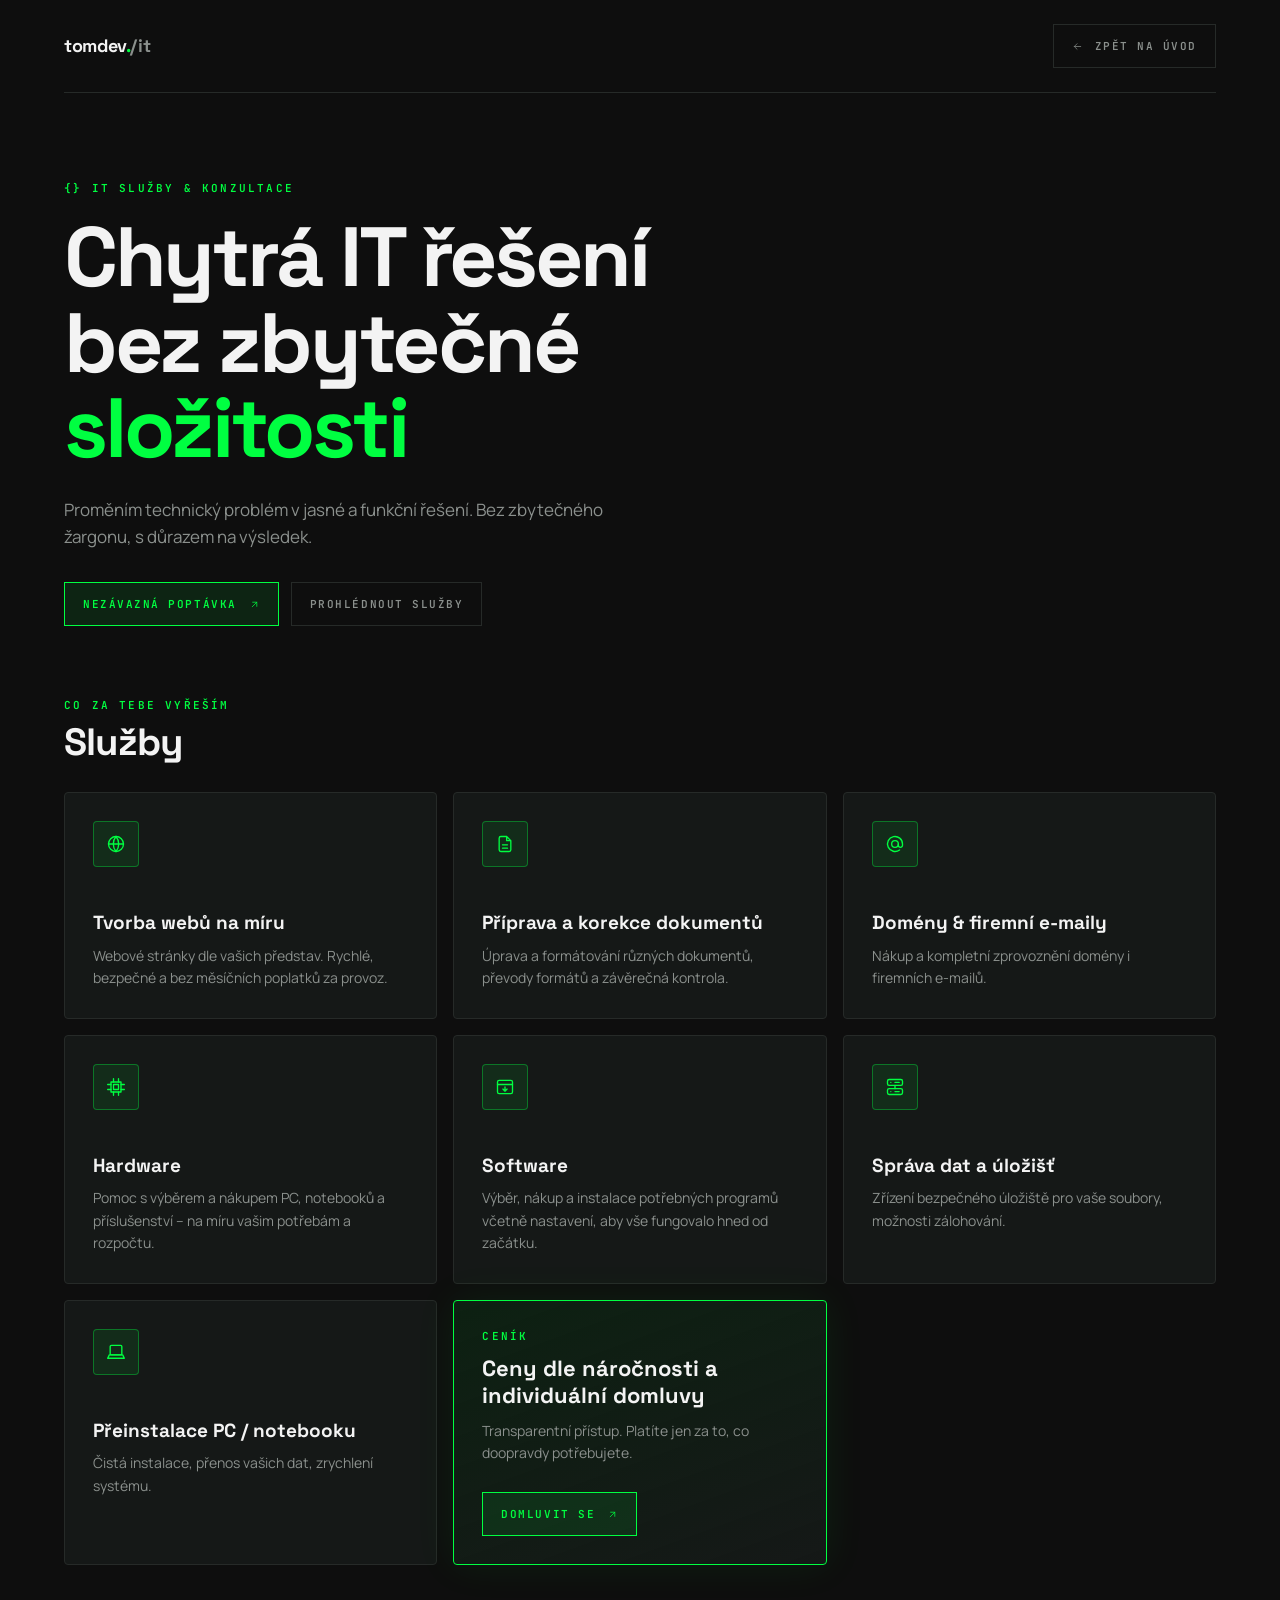
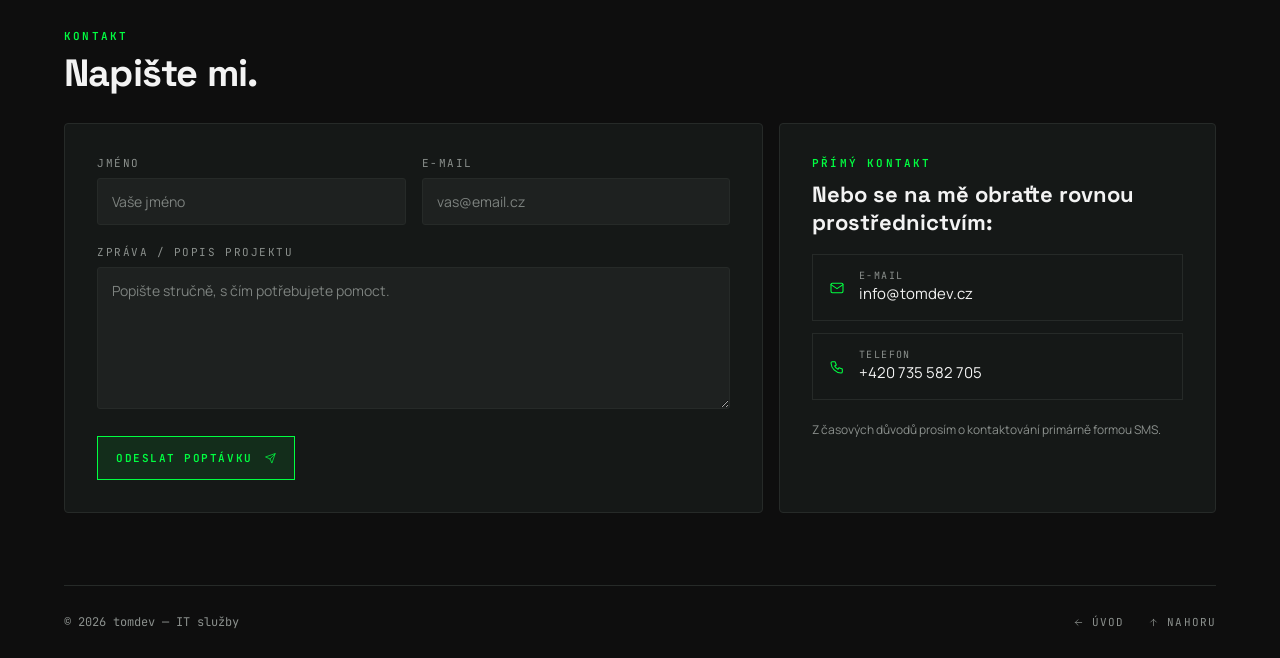
==== it/index.html @ 7452ad04 "Update index.html" ====
<!DOCTYPE html>
<html lang="cs">
<head>
<meta charset="utf-8">
<meta name="viewport" content="width=device-width,initial-scale=1">
<title>tomdev/it</title>
<meta name="description" content="Tvorba webů, dokumenty, domény a e-maily, výběr HW a analýza dat.">
<link rel="preconnect" href="https://fonts.googleapis.com">
<link rel="preconnect" href="https://fonts.gstatic.com" crossorigin>
<link href="https://fonts.googleapis.com/css2?family=JetBrains+Mono:wght@400;600&family=Manrope:wght@400;500&family=Space+Grotesk:wght@500;700&display=swap" rel="stylesheet">
<link rel="stylesheet" href="/style.css">
<link rel="icon" type="image/png" sizes="192x192" href="/img/favicon-192.png">
<link rel="apple-touch-icon" href="/img/apple-touch-icon.png">
</head>
<body>
<svg width="0" height="0" style="position:absolute" aria-hidden="true">
<symbol id="arr" viewBox="0 0 24 24"><path d="M7 17 17 7M8 7h9v9"/></symbol>
<symbol id="back" viewBox="0 0 24 24"><path d="M19 12H5m6-6-6 6 6 6"/></symbol>
<symbol id="up" viewBox="0 0 24 24"><path d="M12 19V5m-6 6 6-6 6 6"/></symbol>
<symbol id="globe" viewBox="0 0 24 24"><circle cx="12" cy="12" r="9"/><path d="M3 12h18M12 3a14 14 0 0 1 0 18 14 14 0 0 1 0-18"/></symbol>
<symbol id="doc" viewBox="0 0 24 24"><path d="M14 3H7a2 2 0 0 0-2 2v14a2 2 0 0 0 2 2h10a2 2 0 0 0 2-2V8zM14 3v5h5M9 13h6M9 17h6"/></symbol>
<symbol id="at" viewBox="0 0 24 24"><circle cx="12" cy="12" r="4"/><path d="M16 12v1.5a2.5 2.5 0 0 0 5 0V12a9 9 0 1 0-3.5 7.1"/></symbol>
<symbol id="cpu" viewBox="0 0 24 24"><rect x="6" y="6" width="12" height="12"/><rect x="9" y="9" width="6" height="6"/><path d="M9 2v4M15 2v4M9 18v4M15 18v4M2 9h4M2 15h4M18 9h4M18 15h4"/></symbol>
<symbol id="storage" viewBox="0 0 24 24"><rect x="3" y="3" width="18" height="7" rx="2"/><rect x="3" y="14" width="18" height="7" rx="2"/><path d="M7 6.5h.01M7 17.5h.01M12 6.5h5M12 17.5h5M12 10v4"/></symbol>
<symbol id="mail" viewBox="0 0 24 24"><rect x="3" y="5" width="18" height="14" rx="2"/><path d="m3 7 9 6 9-6"/></symbol>
<symbol id="phone" viewBox="0 0 24 24"><path d="M5 4h4l2 5-2.500 1.500a11 11 0 0 0 5 5L15 13l5 2v4a2 2 0 0 1-2 2A16 16 0 0 1 3 6a2 2 0 0 1 2-2z"/></symbol>
<symbol id="send" viewBox="0 0 24 24"><path d="m22 2-11 11M22 2l-7 20-4-9-9-4z"/></symbol>
<symbol id="laptop" viewBox="0 0 24 24"><rect x="5" y="4" width="14" height="11.5" rx="1.5"/><path d="M4 15.5h16l2 4H2z"/></symbol>
<symbol id="soft" viewBox="0 0 24 24"><rect x="3" y="4" width="18" height="16" rx="2"/><path d="M3 9h18M12 12v5m-2.500-2.500L12 17l2.500-2.500"/></symbol>
</svg>
<div class="wrap">
  <header class="top">
    <div><a class="logo" href="/">tomdev<b>.</b><span>/it</span></a></div>
    <a class="btn" href="/"><svg class="i"><use href="#back"/></svg>Zpět na úvod</a>
  </header>

  <section class="hero">
    <div class="eye">{} IT služby &amp; konzultace</div>
    <h1>Chytrá IT řešení<br>bez zbytečné<br><em>složitosti</em></h1>
    <p>Proměním technický problém v jasné a funkční řešení. Bez zbytečného žargonu, s důrazem na výsledek.</p>
    <div class="acts">
      <a class="btn pri" href="#kontakt">Nezávazná poptávka <svg class="i"><use href="#arr"/></svg></a>
      <a class="btn" href="#sluzby">Prohlédnout služby</a>
    </div>
  </section>

  <section id="sluzby">
    <div class="eye">Co za tebe vyřeším</div>
    <div class="sh"><h2>Služby</h2></div>
    <div class="grid g3">
      <article class="card"><div class="row"><span class="ico"><svg class="i"><use href="#globe"/></svg></span></div>
        <h3>Tvorba webů na míru</h3><p>Webové stránky dle vašich představ. Rychlé, bezpečné a bez měsíčních poplatků za provoz.</p></article>
      <article class="card"><div class="row"><span class="ico"><svg class="i"><use href="#doc"/></svg></span></div>
        <h3>Příprava a korekce dokumentů</h3><p>Úprava a formátování různých dokumentů, převody formátů a závěrečná kontrola.</p></article>
      <article class="card"><div class="row"><span class="ico"><svg class="i"><use href="#at"/></svg></span></div>
        <h3>Domény &amp; firemní e-maily</h3><p>Nákup a kompletní zprovoznění domény i firemních e-mailů.</p></article>
      <article class="card"><div class="row"><span class="ico"><svg class="i"><use href="#cpu"/></svg></span></div>
        <h3>Hardware</h3><p>Pomoc s výběrem a nákupem PC, notebooků a příslušenství – na míru vašim potřebám a rozpočtu.</p></article>
      <article class="card"><div class="row"><span class="ico"><svg class="i"><use href="#soft"/></svg></span></div>
        <h3>Software</h3><p>Výběr, nákup a instalace potřebných programů včetně nastavení, aby vše fungovalo hned od začátku.</p></article>
      <article class="card"><div class="row"><span class="ico"><svg class="i"><use href="#storage"/></svg></span></div>
        <h3>Správa dat a úložišť</h3><p>Zřízení bezpečného úložiště pro vaše soubory, možnosti zálohování.</p></article>
      <article class="card"><div class="row"><span class="ico"><svg class="i"><use href="#laptop"/></svg></span></div>
        <h3>Přeinstalace PC / notebooku</h3><p>Čistá instalace, přenos vašich dat, zrychlení systému.</p></article>
      <article class="card hl"><div class="eye">Ceník</div>
        <h3 style="font-size:22px">Ceny dle náročnosti a individuální domluvy</h3><p style="margin-bottom:28px">Transparentní přístup. Platíte jen za to, co doopravdy potřebujete.</p>
        <a class="btn pri" href="#kontakt">Domluvit se <svg class="i"><use href="#arr"/></svg></a></article>
    </div>
  </section>

  <section class="sec" id="kontakt">
    <div class="eye">Kontakt</div>
    <h2 class="h2" style="margin:10px 0 28px">Napište mi.</h2>
    <div class="cols">
      <form class="form f" id="f" action="https://formspree.io/f/mgaoonkj" method="POST">
          <input type="hidden" name="_subject" value="Poptávka z webu">
          <input type="text" name="_gotcha" tabindex="-1" autocomplete="off" aria-hidden="true" style="position:absolute;left:-9999px">
        <div class="r2">
          <div><label for="n">Jméno</label><input type="text" id="n" name="Jméno" placeholder="Vaše jméno" required></div>
          <div><label for="e">E-mail</label><input type="email" id="e" name="E-mail" placeholder="vas@email.cz" required></div>
        </div>
        <div><label for="m">Zpráva / popis projektu</label><textarea id="m" name="Zpráva" rows="6" placeholder="Popište stručně, s čím potřebujete pomoct." required></textarea></div>
        <div class="send"><button class="btn pri" type="submit">Odeslat poptávku <svg class="i"><use href="#send"/></svg></button><small id="st" role="status"></small></div>
      </form>
      <aside class="form side">
        <div class="eye">Přímý kontakt</div>
        <h3>Nebo se na mě obraťte rovnou prostřednictvím:</h3>
        <div class="line"><svg class="i"><use href="#mail"/></svg><div><small>E-mail</small><a href="mailto:info@tomdev.cz">info@tomdev.cz</a></div></div>
        <div class="line"><svg class="i"><use href="#phone"/></svg><div><small>Telefon</small><a href="tel:+420735582705">+420 735 582 705</a></div></div>
        <p>Z časových důvodů prosím o kontaktování primárně formou SMS.</p>
      </aside>
    </div>
  </section>

  <footer class="foot">
    <span>© 2026 tomdev — IT služby</span>
    <nav><a href="/"><svg class="i"><use href="#back"/></svg>Úvod</a><a href="#" onclick="window.scrollTo({top:0,behavior:'smooth'});return false"><svg class="i"><use href="#up"/></svg>Nahoru</a></nav>
  </footer>
</div>
<script>
document.getElementById('f').addEventListener('submit',function(e){
  e.preventDefault();
  var f=this,s=document.getElementById('st'),b=f.querySelector('button');
  b.disabled=true;s.textContent='Odesílám…';
  fetch(f.action,{method:'POST',body:new FormData(f),headers:{Accept:'application/json'}})
  .then(function(r){if(!r.ok)throw 0;f.reset();s.textContent='Díky, zpráva je odeslána. Ozvu se co nejdříve.'})
  .catch(function(){s.textContent='Odeslání se nepovedlo. Napište mi prosím na info@tomdev.cz.'})
  .finally(function(){b.disabled=false})
});
</script>
</body>
</html>
---- style.css ----
:root{--bg:#0e0e0e;--surf:#151817;--field:#1e2120;--line:#262a28;--txt:#f3f3f3;--mut:#8b908d;--g:#00ff41;--gd:rgba(0,255,65,.09);--h:'Space Grotesk',sans-serif;--m:'JetBrains Mono',monospace;--b:'Manrope',sans-serif}
*{box-sizing:border-box;margin:0;padding:0}
html{scroll-behavior:smooth}
body{background:var(--bg);color:var(--txt);font:400 15px/1.6 var(--b);-webkit-font-smoothing:antialiased}
a{color:inherit;text-decoration:none}
ul{list-style:none}
.i{width:1em;height:1em;stroke:currentColor;fill:none;stroke-width:1.6;stroke-linecap:round;stroke-linejoin:round;flex:none}
:focus-visible{outline:2px solid var(--g);outline-offset:2px}
.wrap{max-width:1200px;margin:0 auto;padding:0 24px}

/* header / footer */
.top{display:flex;justify-content:space-between;align-items:center;padding:24px 0;border-bottom:1px solid var(--line)}
.logo{font:700 18px var(--h);letter-spacing:-.02em}
.logo b{color:var(--g)}.logo span{color:var(--mut)}
.status{font:11px var(--m);letter-spacing:.14em;text-transform:uppercase;color:var(--mut);margin-left:12px}
.status:before{content:"";display:inline-block;width:6px;height:6px;border-radius:50%;background:var(--g);margin-right:8px;vertical-align:middle}
.foot{display:flex;justify-content:space-between;align-items:center;flex-wrap:wrap;gap:16px;margin-top:72px;padding:28px 0;border-top:1px solid var(--line);font:12px var(--m);color:var(--mut)}
.foot nav{display:flex;gap:24px}
.foot a{display:inline-flex;align-items:center;gap:8px;letter-spacing:.1em;text-transform:uppercase;font-size:11px}
.foot a:hover{color:var(--g)}

/* buttons / labels */
.btn{display:inline-flex;align-items:center;gap:12px;padding:14px 18px;border:1px solid var(--line);font:600 11px var(--m);letter-spacing:.14em;text-transform:uppercase;color:var(--mut);background:transparent;cursor:pointer;transition:.2s}
.btn:hover{color:var(--txt);border-color:var(--mut)}
.btn.pri{color:var(--g);border-color:var(--g);background:var(--gd)}
.btn.pri:hover{background:rgba(0,255,65,.18)}
.eye{display:flex;align-items:center;gap:8px;font:600 11px var(--m);letter-spacing:.2em;text-transform:uppercase;color:var(--g)}
.chip{font:11px var(--m);letter-spacing:.12em;text-transform:uppercase;color:var(--mut);border:1px solid var(--line);padding:6px 12px}
.ico{width:46px;height:46px;display:grid;place-items:center;font-size:20px;color:var(--g);background:var(--gd);border:1px solid rgba(0,255,65,.35);border-radius:4px}
.num{font:11px var(--m);color:var(--mut);border:1px solid var(--line);padding:5px 10px;border-radius:3px}

/* hero */
.hero{padding:88px 0 72px}
.hero h1{font:700 clamp(40px,6.6vw,84px)/1.02 var(--h);letter-spacing:-.035em;margin:20px 0 24px}
.hero h1 em{font-style:normal;color:var(--g)}
.hero h1 small{display:block;font-size:.5em;color:var(--mut);letter-spacing:-.02em;margin-top:6px}
.hero p{max-width:560px;color:var(--mut);font-size:17px;margin-bottom:32px}
.acts{display:flex;gap:12px;flex-wrap:wrap}

/* index hero */
.big{padding:72px 0 56px;display:flex;justify-content:space-between;align-items:flex-end;gap:24px;flex-wrap:wrap}
.big h1{font:700 clamp(72px,14vw,170px)/.86 var(--h);letter-spacing:-.05em;margin-top:24px}
.big h1 div{display:flex;align-items:baseline;gap:20px}
.big h1 i{font:600 clamp(18px,2.4vw,28px) var(--m);font-style:normal;color:var(--g);letter-spacing:.06em}
.big p{text-align:right;color:var(--mut);max-width:260px}

/* sections / cards */
.sec{padding-top:64px}
.sh{display:flex;justify-content:space-between;align-items:flex-end;margin:10px 0 28px}
.sh h2,.h2{font:700 clamp(26px,3.4vw,38px)/1.1 var(--h);letter-spacing:-.02em}
.grid{display:grid;gap:16px}
.g2{grid-template-columns:repeat(2,1fr)}
.g3{grid-template-columns:repeat(3,1fr)}
.card{position:relative;display:flex;flex-direction:column;background:var(--surf);border:1px solid var(--line);border-radius:4px;padding:28px;transition:border-color .2s}
.card:hover{border-color:rgba(0,255,65,.45)}
.card .row{display:flex;justify-content:space-between;align-items:flex-start;margin-bottom:44px}
.card h3{font:700 19px/1.25 var(--h);margin-bottom:10px}
.card p{color:var(--mut);font-size:14px}
.card.hl{border-color:var(--g);background:linear-gradient(160deg,rgba(0,255,65,.08),var(--surf));box-shadow:0 0 40px rgba(0,255,65,.08)}
.card.hl .eye{margin-bottom:12px}
.card.hl .btn{align-self:flex-start;margin-top:auto}

/* index cards */
.path{padding:40px;min-height:460px}
.path .row{margin-bottom:56px}
.path h2{font:700 30px/1.15 var(--h);margin:12px 0 14px}
.path>p{font-size:16px;max-width:420px;margin-bottom:28px}
.path ul{display:grid;grid-template-columns:1fr 1fr;gap:10px 24px;font-size:13px;margin-bottom:40px}
.path li{display:flex;gap:10px;align-items:center}
.path li .i{color:var(--g)}
.path .btn{align-self:flex-start;margin-top:auto}
.taste{background:radial-gradient(circle at 85% 30%,rgba(255,255,255,.05),transparent 55%),var(--surf)}
.taste>p{color:var(--txt)}

/* social */
.soc .ico{margin-bottom:24px}
.soc h3{margin-bottom:2px}
.soc small{display:block;font:12px var(--m);color:var(--mut);margin-bottom:16px}
.soc a{font:600 11px var(--m);letter-spacing:.14em;text-transform:uppercase;color:var(--g);display:inline-flex;gap:6px;align-items:center}

/* forms */
.cols{display:grid;grid-template-columns:1.6fr 1fr;gap:16px}
.form{background:var(--surf);border:1px solid var(--line);border-radius:4px;padding:32px}
.form.glow{border-color:var(--g);box-shadow:0 0 50px rgba(0,255,65,.1)}
.f{display:grid;gap:20px}
.r2{display:grid;grid-template-columns:1fr 1fr;gap:16px}
.r3{display:grid;grid-template-columns:repeat(3,1fr);gap:16px}
label,.lab{display:block;font:11px var(--m);letter-spacing:.14em;text-transform:uppercase;color:var(--mut);margin-bottom:8px}
input[type=text],input[type=email],input[type=tel],textarea,select{width:100%;background:var(--field);border:1px solid var(--line);border-radius:3px;color:var(--txt);font:14px var(--b);padding:13px 14px}
textarea{resize:vertical;min-height:100px}
input:focus,textarea:focus,select:focus{outline:none;border-color:var(--g)}
::placeholder{color:#7d827f}
select{max-width:320px}
.chk{display:grid;grid-template-columns:repeat(3,1fr);gap:8px}
.chk label{display:flex;align-items:center;gap:12px;margin:0;padding:14px;border:1px solid var(--line);background:rgba(255,255,255,.015);font:14px var(--b);letter-spacing:0;text-transform:none;color:var(--mut);cursor:pointer}
.chk input{accent-color:var(--g);width:14px;height:14px}
.send{display:flex;align-items:center;gap:16px;flex-wrap:wrap}
.send small{font:11px var(--m);color:var(--mut)}
.line{display:flex;align-items:center;gap:14px;padding:14px 16px;border:1px solid var(--line);margin-top:12px}
.line .i{color:var(--g);font-size:16px}
.line small{display:block;font:10px var(--m);letter-spacing:.14em;text-transform:uppercase;color:var(--mut);line-height:1.3}
.side h3{font:700 22px var(--h);margin:10px 0 18px}
.side>p{font-size:12px;color:var(--mut);margin-top:20px}

.path{overflow:hidden;isolation:isolate}
.path::before,.path::after{content:"";position:absolute;inset:0;z-index:-1;pointer-events:none}
.path::before{background-size:cover;background-position:center}
.path.tech::before{background-image:url(/img/it-bg.png);opacity:.22}
.path.taste::before{background-image:url(/img/taste-bg.png);background-position:right center;opacity:.3}
.path.tech::after{background:linear-gradient(180deg,rgba(21,24,23,.35) 0%,rgba(21,24,23,.9) 100%)}
.path.taste::after{background:linear-gradient(90deg,rgba(21,24,23,.85) 0%,rgba(21,24,23,.15) 75%)}

@media(max-width:900px){
.g2,.g3,.cols,.chk,.r3{grid-template-columns:1fr}
.big p{text-align:left}
.path{padding:28px;min-height:0}
.hero{padding:56px 0 48px}
}
@media(max-width:560px){
.r2,.path ul{grid-template-columns:1fr}
.status{display:none}
.form{padding:20px}
.foot nav{flex-wrap:wrap;gap:16px}
}
@media(prefers-reduced-motion:reduce){*{transition:none!important;scroll-behavior:auto!important}}
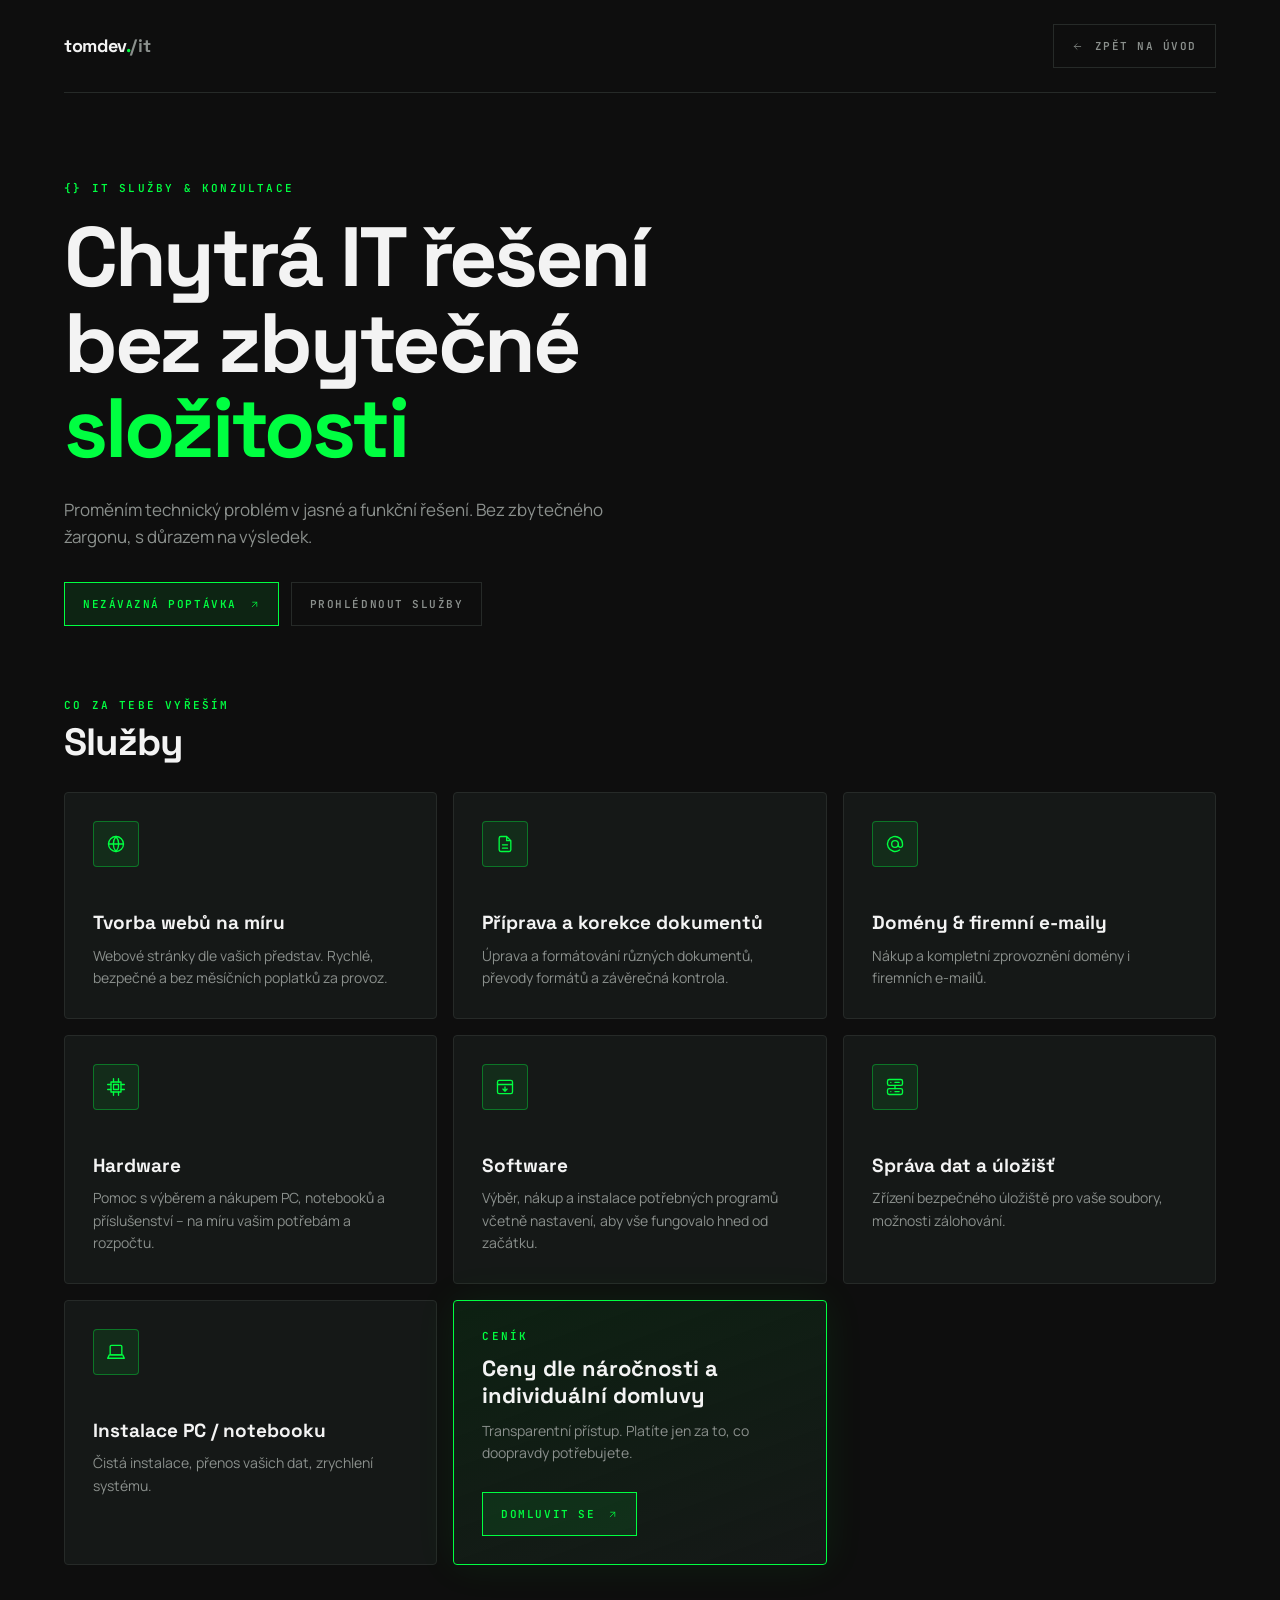
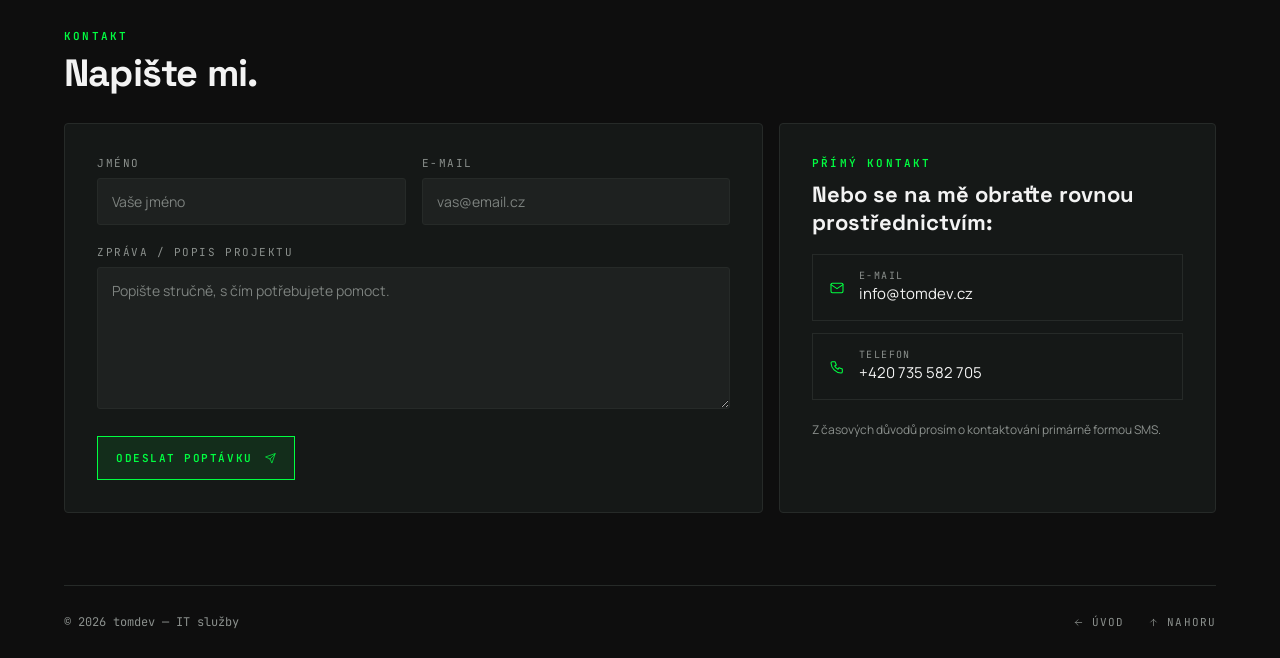
==== commit 0c839c21: "Update index.html" ====
--- a/it/index.html
+++ b/it/index.html
@@ -61,7 +61,7 @@
       <article class="card"><div class="row"><span class="ico"><svg class="i"><use href="#storage"/></svg></span></div>
         <h3>Správa dat a úložišť</h3><p>Zřízení bezpečného úložiště pro vaše soubory, možnosti zálohování.</p></article>
       <article class="card"><div class="row"><span class="ico"><svg class="i"><use href="#laptop"/></svg></span></div>
-        <h3>Přeinstalace PC / notebooku</h3><p>Čistá instalace, přenos vašich dat, zrychlení systému.</p></article>
+        <h3>Instalace PC / notebooku</h3><p>Čistá instalace, přenos vašich dat, zrychlení systému.</p></article>
       <article class="card hl"><div class="eye">Ceník</div>
         <h3 style="font-size:22px">Ceny dle náročnosti a individuální domluvy</h3><p style="margin-bottom:28px">Transparentní přístup. Platíte jen za to, co doopravdy potřebujete.</p>
         <a class="btn pri" href="#kontakt">Domluvit se <svg class="i"><use href="#arr"/></svg></a></article>
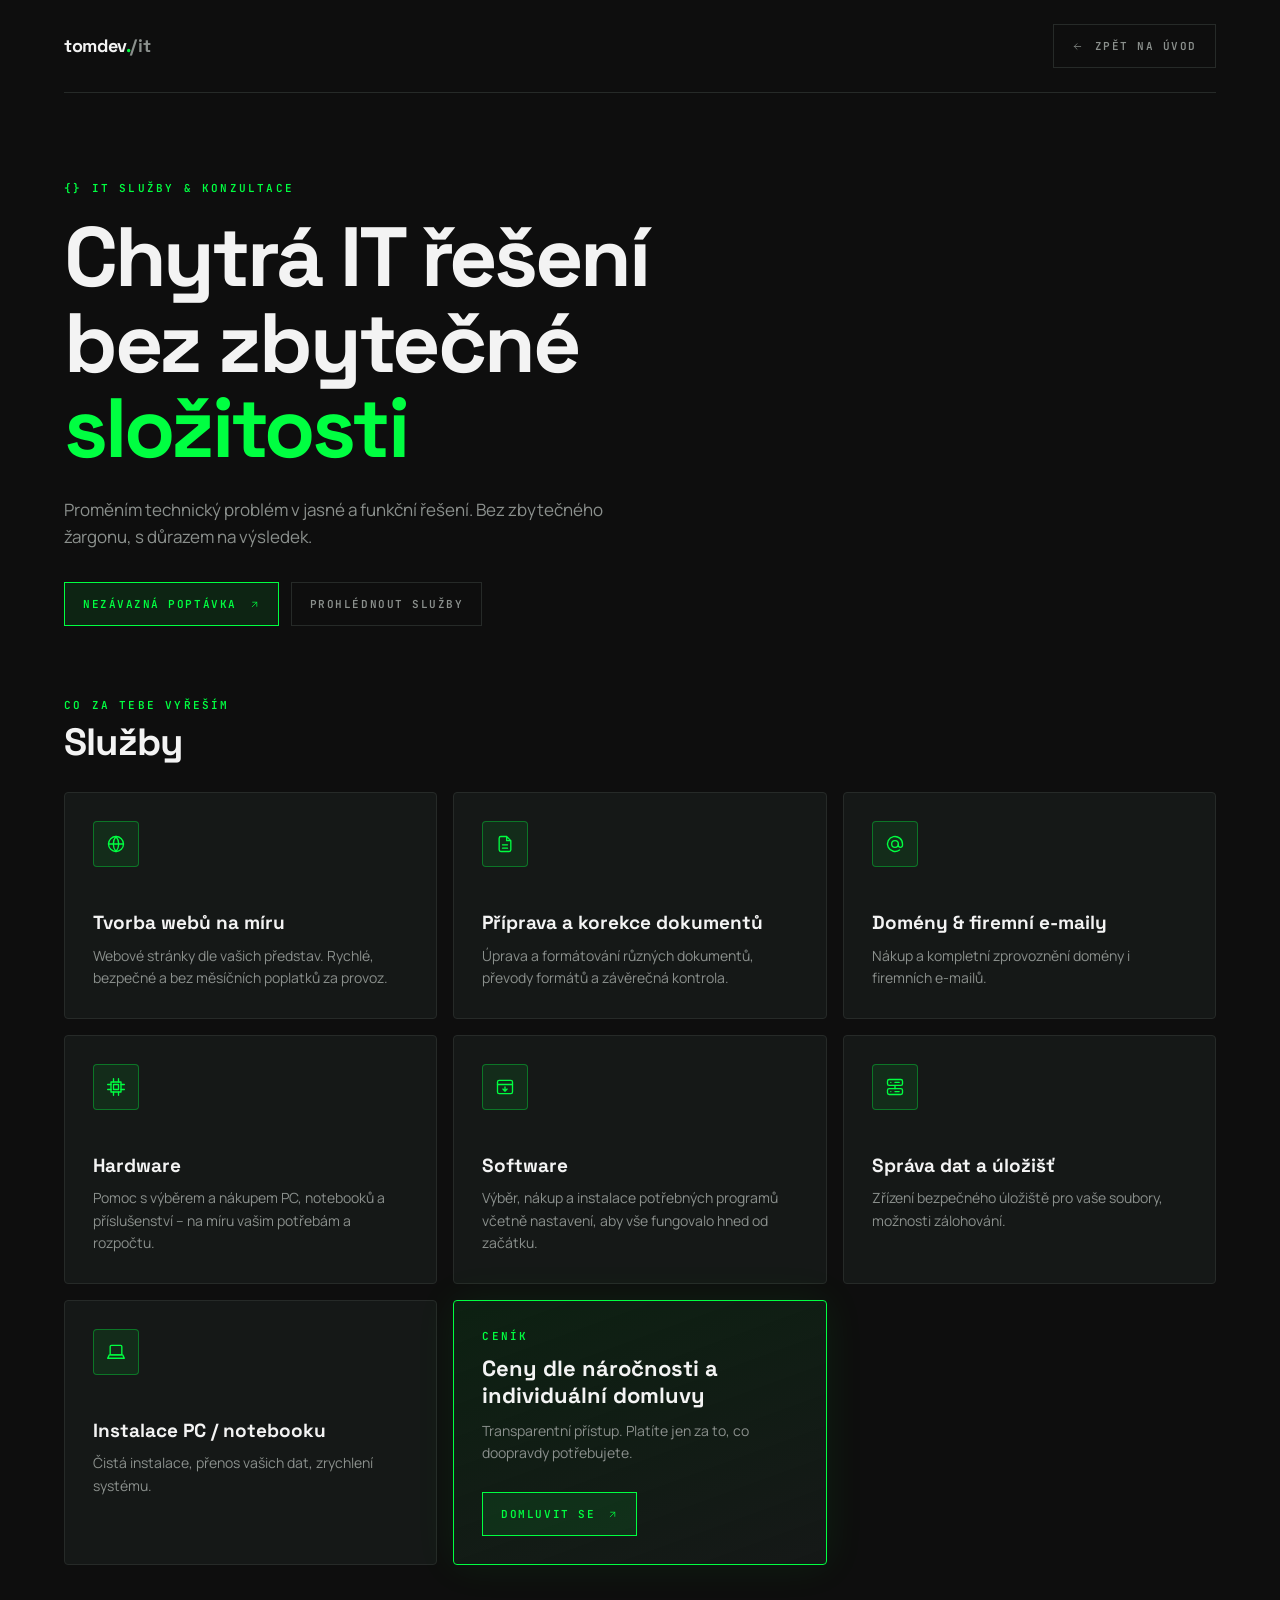
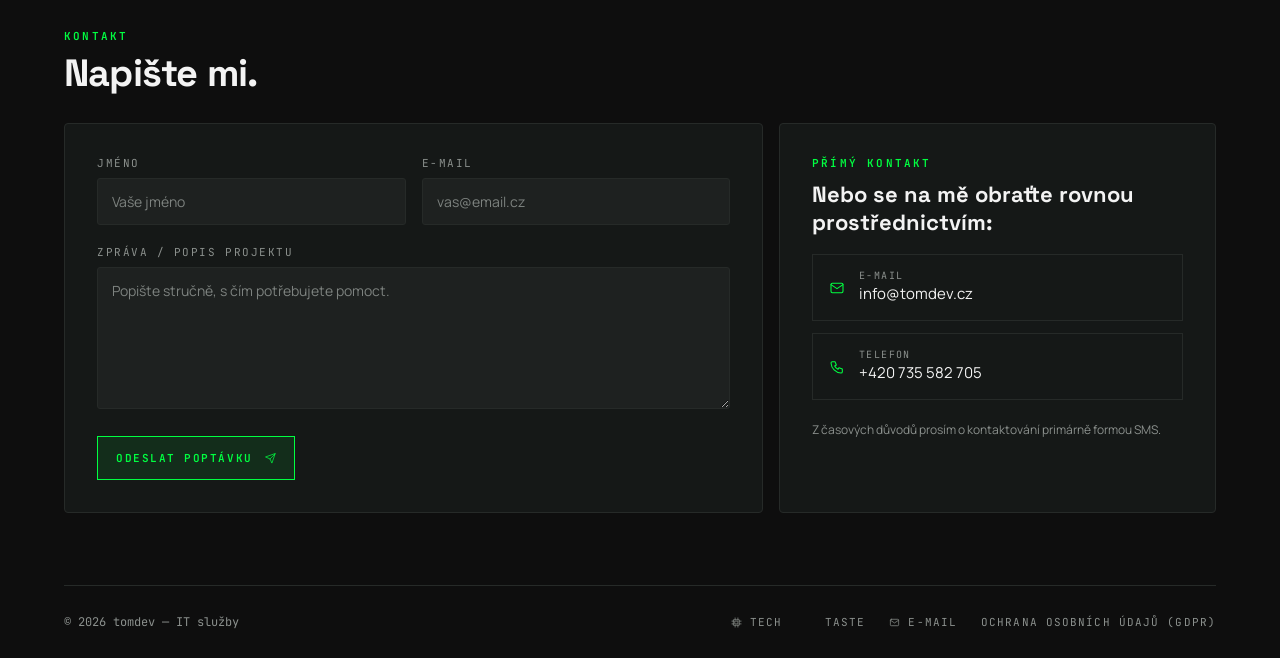
==== commit 83a3f3fd: "Update index.html" ====
--- a/it/index.html
+++ b/it/index.html
@@ -92,10 +92,16 @@
     </div>
   </section>
 
-  <footer class="foot">
+  <footer class="foot" id="kontakt">
     <span>© 2026 tomdev — IT služby</span>
-    <nav><a href="/"><svg class="i"><use href="#back"/></svg>Úvod</a><a href="#" onclick="window.scrollTo({top:0,behavior:'smooth'});return false"><svg class="i"><use href="#up"/></svg>Nahoru</a></nav>
-  </footer>
+    <nav>
+      <a href="/it/"><svg class="i"><use href="#cpu"/></svg>Tech</a>
+      <a href="/thermomix/"><svg class="i"><use href="#chef"/></svg>Taste</a>
+      <a href="mailto:info@tomdev.cz"><svg class="i"><use href="#mail"/></svg>E-mail</a>
+      <a href="/ochrana-osobnich-udaju/">Ochrana osobních údajů (GDPR)</a>
+    </nav>
+</footer>
+  
 </div>
 <script>
 document.getElementById('f').addEventListener('submit',function(e){
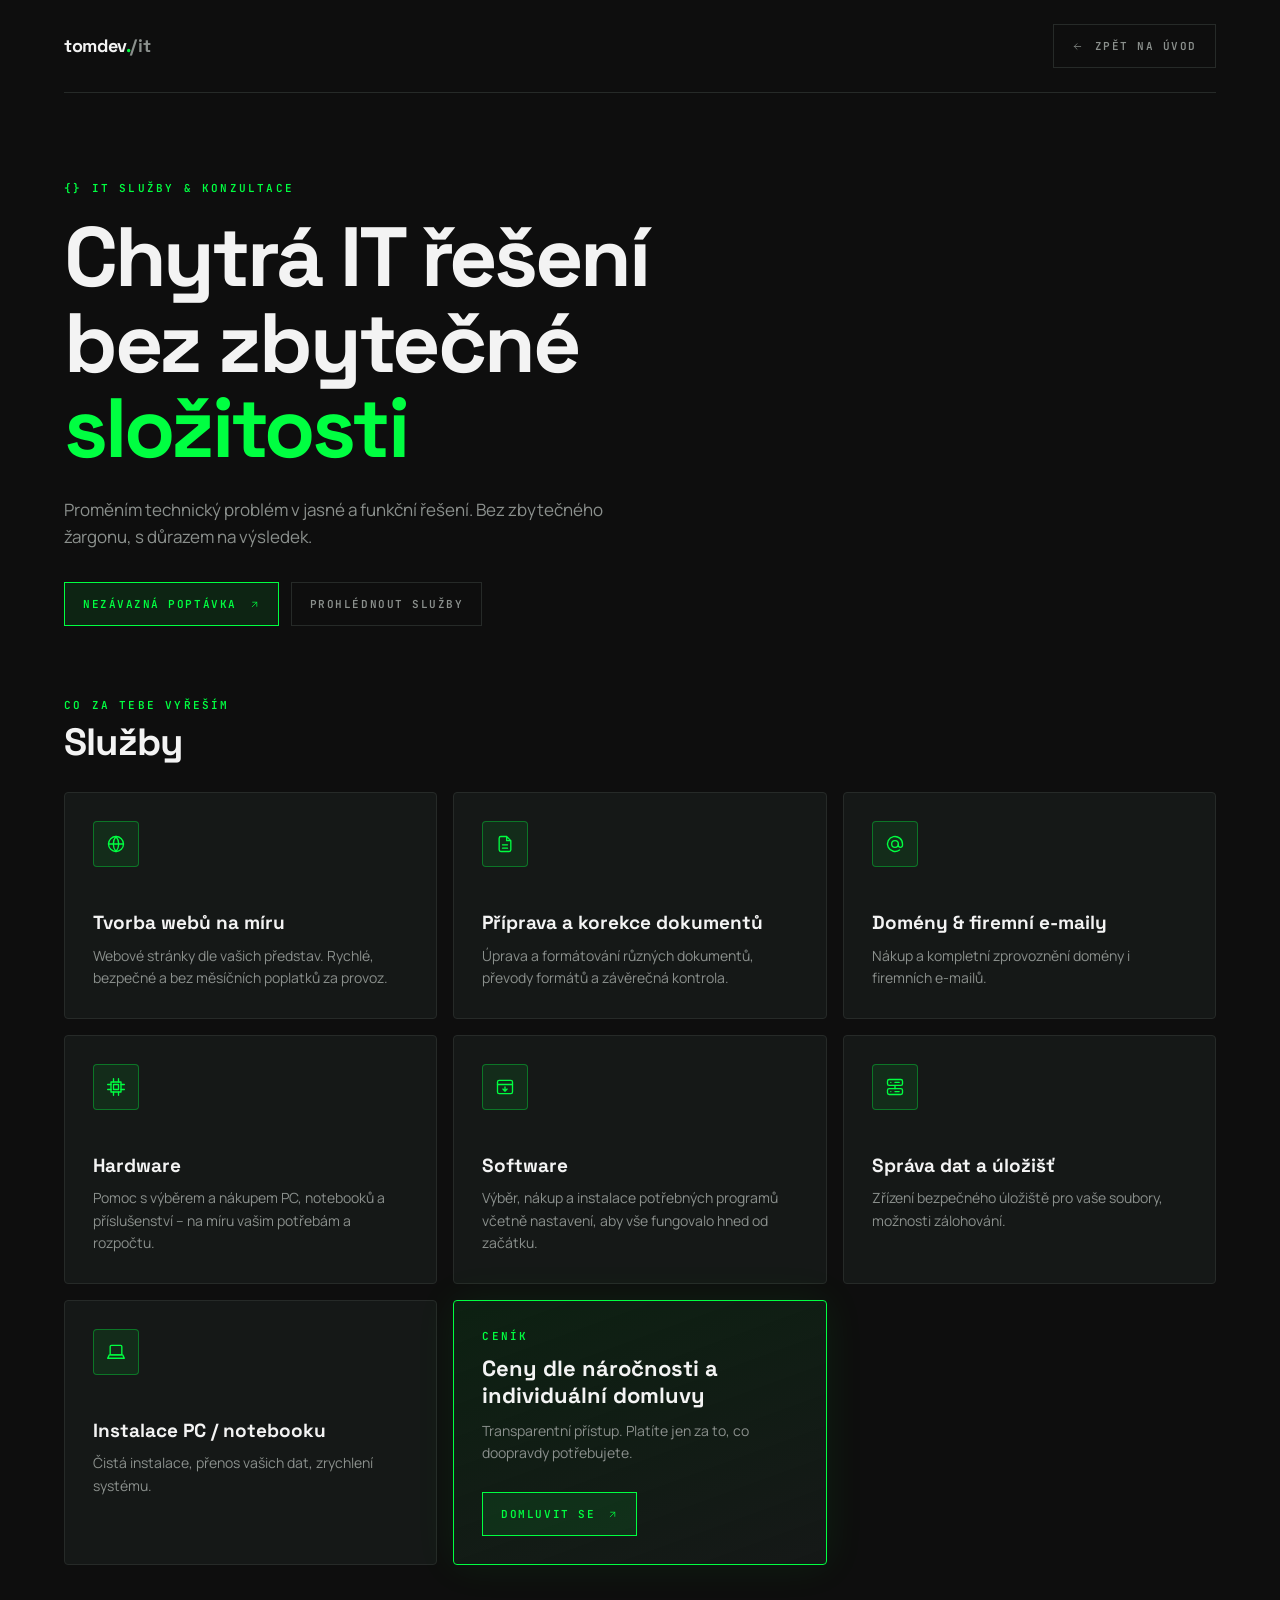
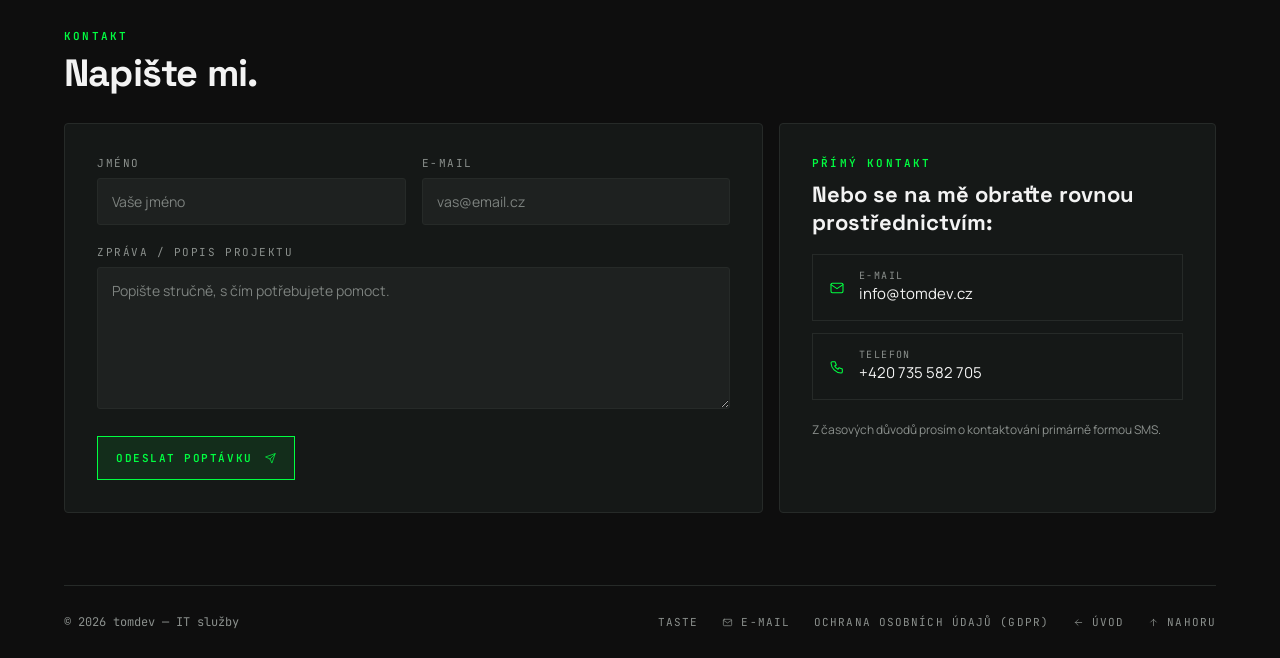
==== commit 1961c4e8: "Update index.html" ====
--- a/it/index.html
+++ b/it/index.html
@@ -95,10 +95,11 @@
   <footer class="foot" id="kontakt">
     <span>© 2026 tomdev — IT služby</span>
     <nav>
-      <a href="/it/"><svg class="i"><use href="#cpu"/></svg>Tech</a>
       <a href="/thermomix/"><svg class="i"><use href="#chef"/></svg>Taste</a>
       <a href="mailto:info@tomdev.cz"><svg class="i"><use href="#mail"/></svg>E-mail</a>
       <a href="/ochrana-osobnich-udaju/">Ochrana osobních údajů (GDPR)</a>
+      <a href="/"><svg class="i"><use href="#back"/></svg>Úvod</a>
+      <a href="#" onclick="window.scrollTo({top:0,behavior:'smooth'});return false"><svg class="i"><use href="#up"/></svg>Nahoru</a>
     </nav>
 </footer>
   
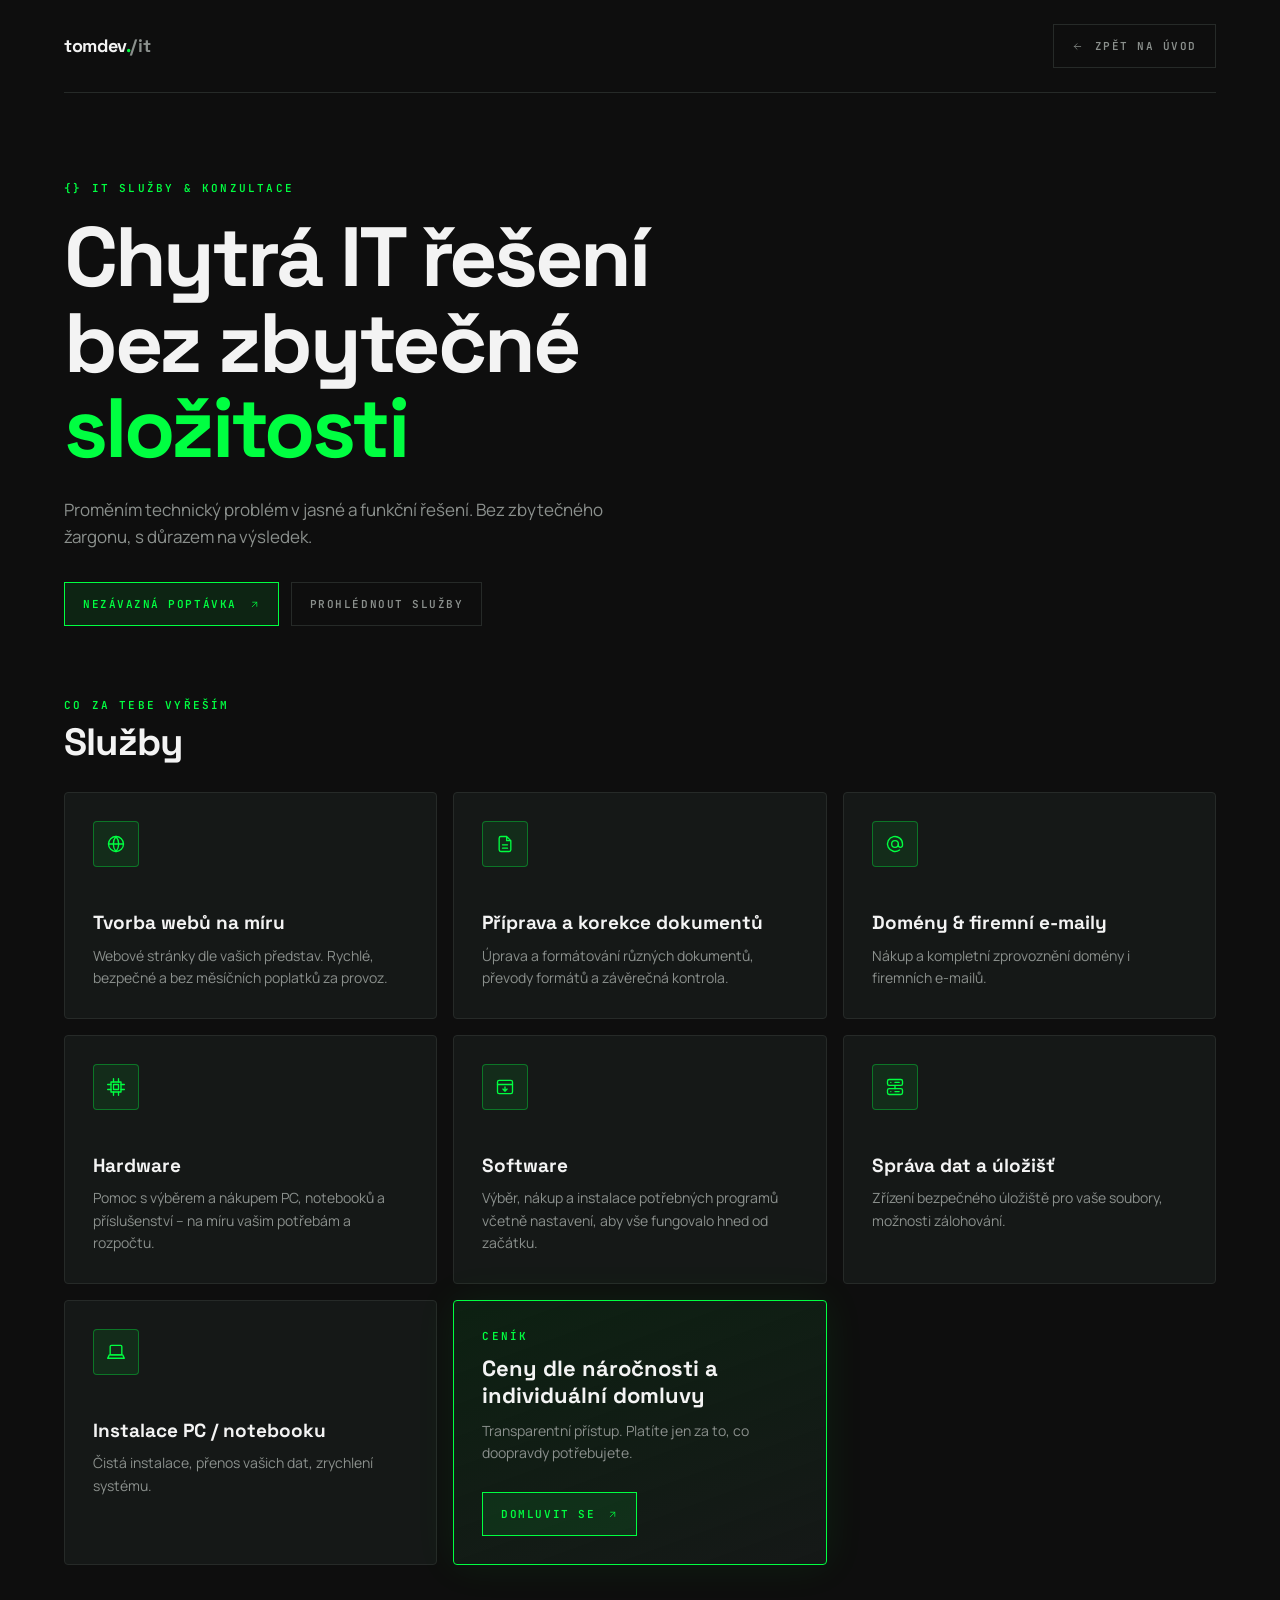
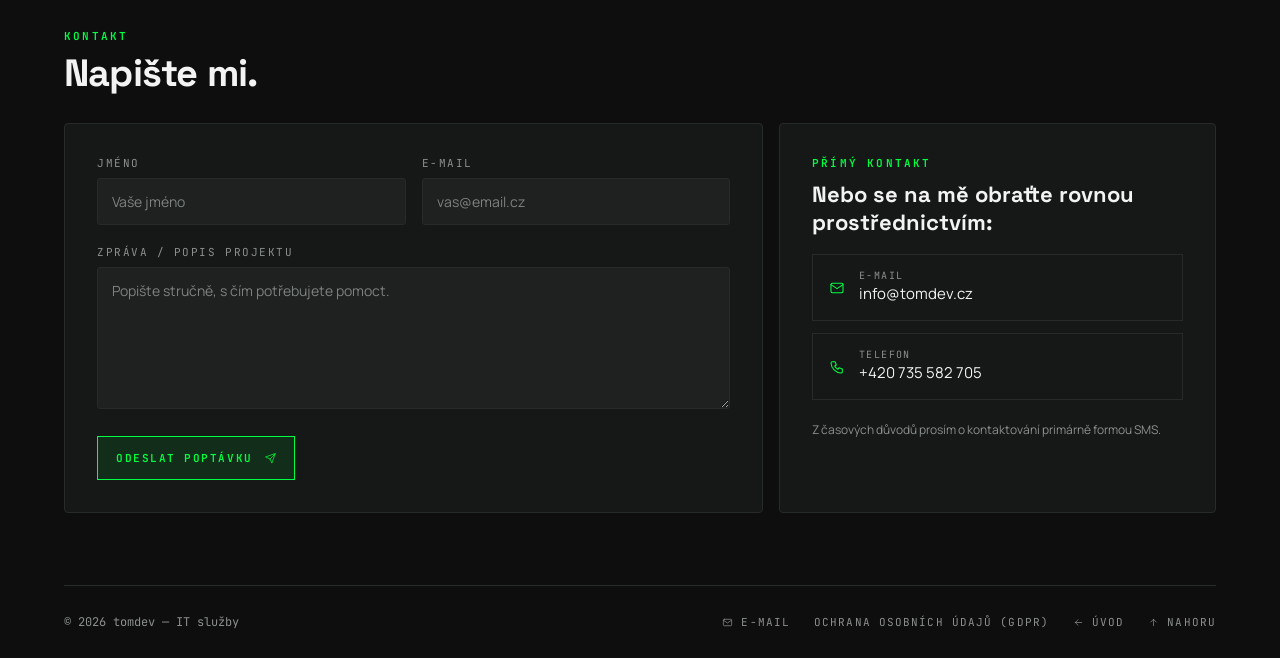
==== commit c3ec29c3: "Update index.html" ====
--- a/it/index.html
+++ b/it/index.html
@@ -95,7 +95,6 @@
   <footer class="foot" id="kontakt">
     <span>© 2026 tomdev — IT služby</span>
     <nav>
-      <a href="/thermomix/"><svg class="i"><use href="#chef"/></svg>Taste</a>
       <a href="mailto:info@tomdev.cz"><svg class="i"><use href="#mail"/></svg>E-mail</a>
       <a href="/ochrana-osobnich-udaju/">Ochrana osobních údajů (GDPR)</a>
       <a href="/"><svg class="i"><use href="#back"/></svg>Úvod</a>
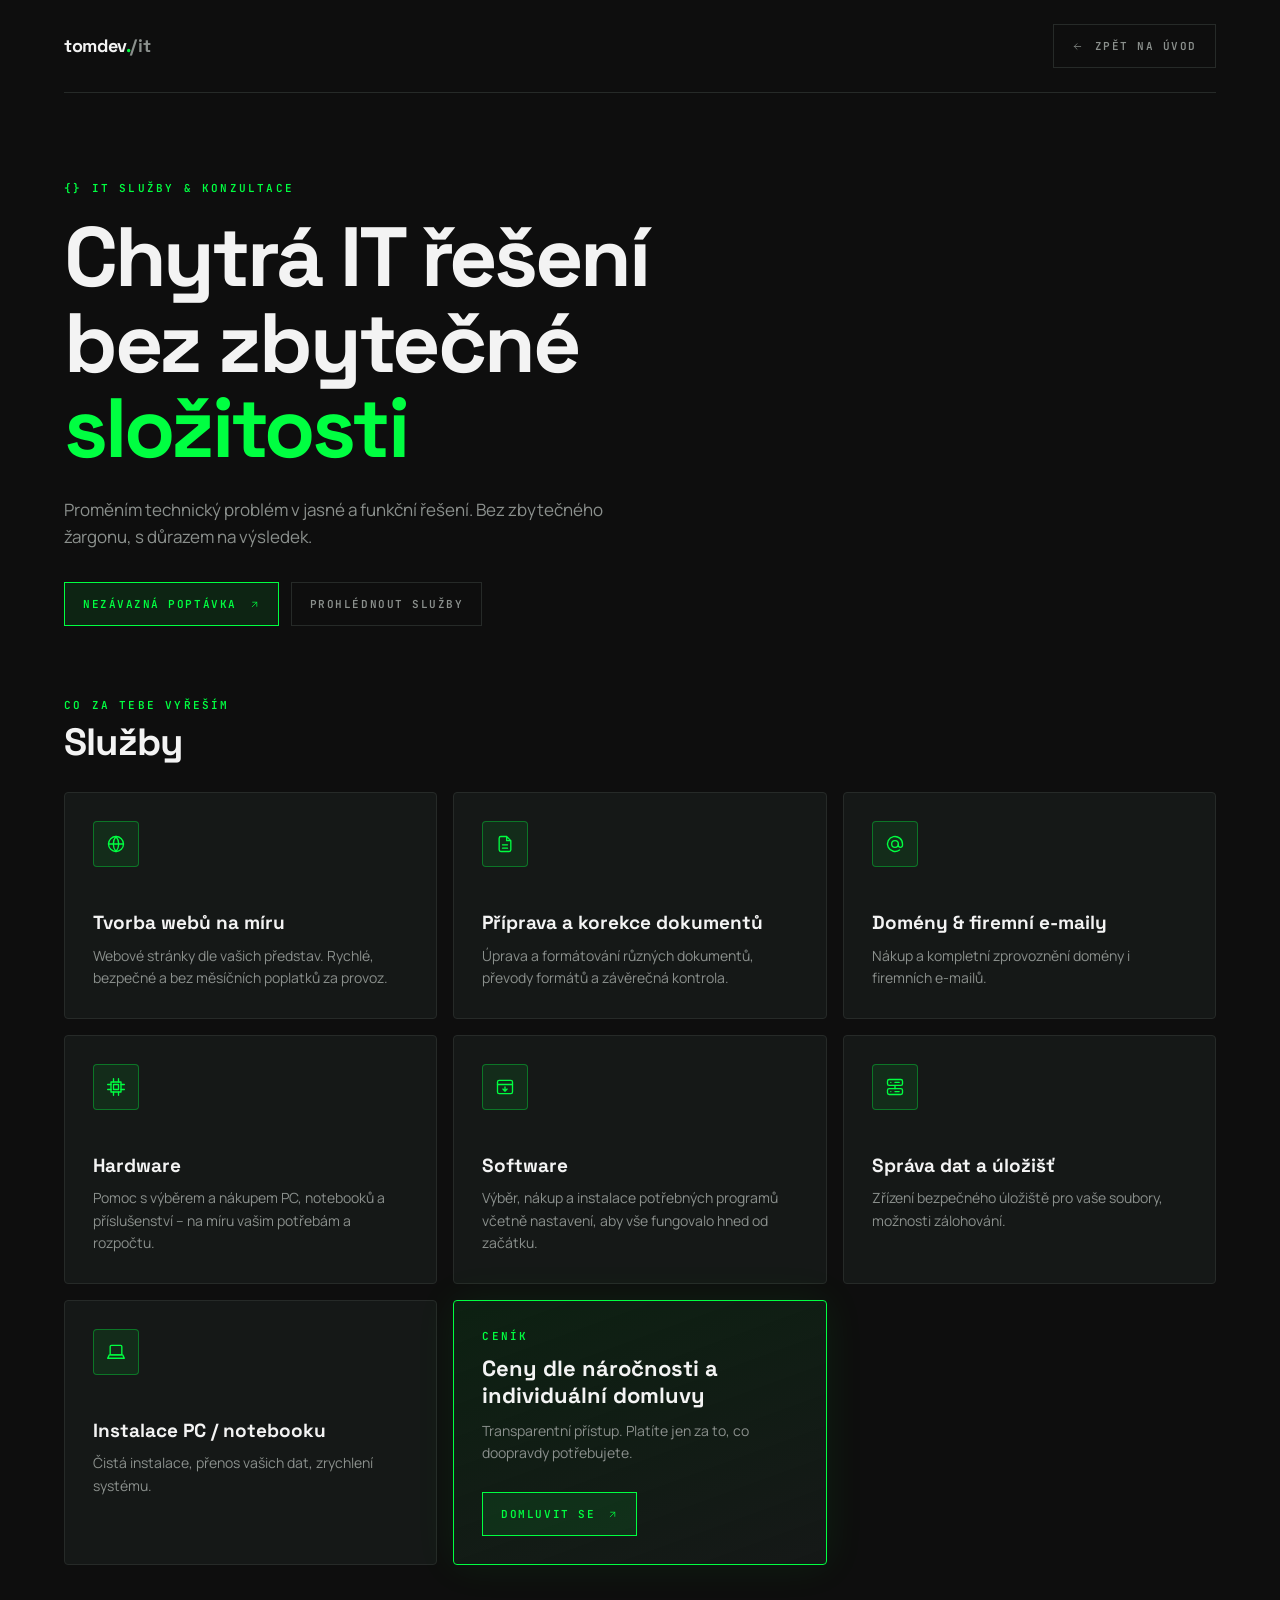
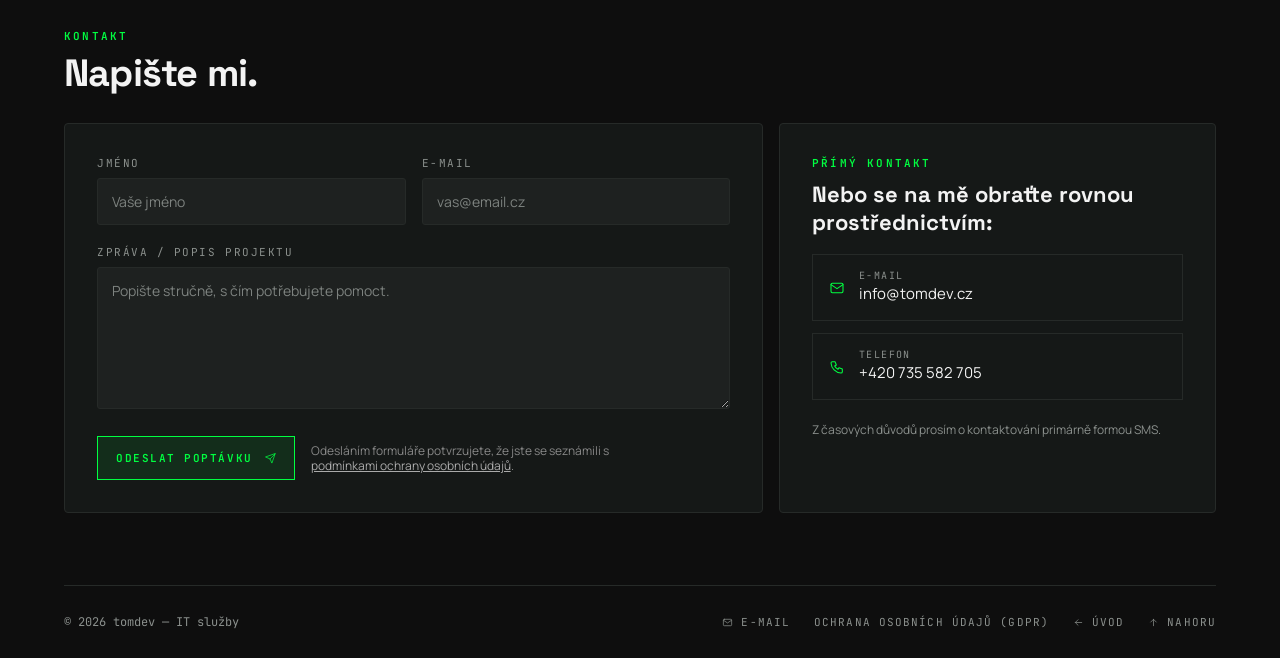
==== commit 2efd3493: "Update index.html" ====
--- a/it/index.html
+++ b/it/index.html
@@ -68,7 +68,7 @@
     </div>
   </section>
 
-  <section class="sec" id="kontakt">
+ <section class="sec" id="kontakt">
     <div class="eye">Kontakt</div>
     <h2 class="h2" style="margin:10px 0 28px">Napište mi.</h2>
     <div class="cols">
@@ -80,7 +80,13 @@
           <div><label for="e">E-mail</label><input type="email" id="e" name="E-mail" placeholder="vas@email.cz" required></div>
         </div>
         <div><label for="m">Zpráva / popis projektu</label><textarea id="m" name="Zpráva" rows="6" placeholder="Popište stručně, s čím potřebujete pomoct." required></textarea></div>
-        <div class="send"><button class="btn pri" type="submit">Odeslat poptávku <svg class="i"><use href="#send"/></svg></button><small id="st" role="status"></small></div>
+        <div class="send" style="display:flex; align-items:center; gap:16px; flex-wrap:wrap;">
+          <button class="btn pri" type="submit">Odeslat poptávku <svg class="i"><use href="#send"/></svg></button>
+          <span style="font-size:0.75rem; color:#888; max-width:320px; line-height:1.3;">
+            Odesláním formuláře potvrzujete, že jste se seznámili s <a href="/ochrana-osobnich-udaju/" style="color:#aaa; text-decoration:underline;">podmínkami ochrany osobních údajů</a>.
+          </span>
+          <small id="st" role="status"></small>
+        </div>
       </form>
       <aside class="form side">
         <div class="eye">Přímý kontakt</div>
--- a/style.css
+++ b/style.css
@@ -8,7 +8,6 @@
 :focus-visible{outline:2px solid var(--g);outline-offset:2px}
 .wrap{max-width:1200px;margin:0 auto;padding:0 24px}
 
-/* header / footer */
 .top{display:flex;justify-content:space-between;align-items:center;padding:24px 0;border-bottom:1px solid var(--line)}
 .logo{font:700 18px var(--h);letter-spacing:-.02em}
 .logo b{color:var(--g)}.logo span{color:var(--mut)}
@@ -19,7 +18,6 @@
 .foot a{display:inline-flex;align-items:center;gap:8px;letter-spacing:.1em;text-transform:uppercase;font-size:11px}
 .foot a:hover{color:var(--g)}
 
-/* buttons / labels */
 .btn{display:inline-flex;align-items:center;gap:12px;padding:14px 18px;border:1px solid var(--line);font:600 11px var(--m);letter-spacing:.14em;text-transform:uppercase;color:var(--mut);background:transparent;cursor:pointer;transition:.2s}
 .btn:hover{color:var(--txt);border-color:var(--mut)}
 .btn.pri{color:var(--g);border-color:var(--g);background:var(--gd)}
@@ -29,7 +27,6 @@
 .ico{width:46px;height:46px;display:grid;place-items:center;font-size:20px;color:var(--g);background:var(--gd);border:1px solid rgba(0,255,65,.35);border-radius:4px}
 .num{font:11px var(--m);color:var(--mut);border:1px solid var(--line);padding:5px 10px;border-radius:3px}
 
-/* hero */
 .hero{padding:88px 0 72px}
 .hero h1{font:700 clamp(40px,6.6vw,84px)/1.02 var(--h);letter-spacing:-.035em;margin:20px 0 24px}
 .hero h1 em{font-style:normal;color:var(--g)}
@@ -37,14 +34,12 @@
 .hero p{max-width:560px;color:var(--mut);font-size:17px;margin-bottom:32px}
 .acts{display:flex;gap:12px;flex-wrap:wrap}
 
-/* index hero */
 .big{padding:72px 0 56px;display:flex;justify-content:space-between;align-items:flex-end;gap:24px;flex-wrap:wrap}
 .big h1{font:700 clamp(72px,14vw,170px)/.86 var(--h);letter-spacing:-.05em;margin-top:24px}
 .big h1 div{display:flex;align-items:baseline;gap:20px}
 .big h1 i{font:600 clamp(18px,2.4vw,28px) var(--m);font-style:normal;color:var(--g);letter-spacing:.06em}
 .big p{text-align:right;color:var(--mut);max-width:260px}
 
-/* sections / cards */
 .sec{padding-top:64px}
 .sh{display:flex;justify-content:space-between;align-items:flex-end;margin:10px 0 28px}
 .sh h2,.h2{font:700 clamp(26px,3.4vw,38px)/1.1 var(--h);letter-spacing:-.02em}
@@ -60,7 +55,6 @@
 .card.hl .eye{margin-bottom:12px}
 .card.hl .btn{align-self:flex-start;margin-top:auto}
 
-/* index cards */
 .path{padding:40px;min-height:460px}
 .path .row{margin-bottom:56px}
 .path h2{font:700 30px/1.15 var(--h);margin:12px 0 14px}
@@ -72,13 +66,11 @@
 .taste{background:radial-gradient(circle at 85% 30%,rgba(255,255,255,.05),transparent 55%),var(--surf)}
 .taste>p{color:var(--txt)}
 
-/* social */
 .soc .ico{margin-bottom:24px}
 .soc h3{margin-bottom:2px}
 .soc small{display:block;font:12px var(--m);color:var(--mut);margin-bottom:16px}
 .soc a{font:600 11px var(--m);letter-spacing:.14em;text-transform:uppercase;color:var(--g);display:inline-flex;gap:6px;align-items:center}
 
-/* forms */
 .cols{display:grid;grid-template-columns:1.6fr 1fr;gap:16px}
 .form{background:var(--surf);border:1px solid var(--line);border-radius:4px;padding:32px}
 .form.glow{border-color:var(--g);box-shadow:0 0 50px rgba(0,255,65,.1)}
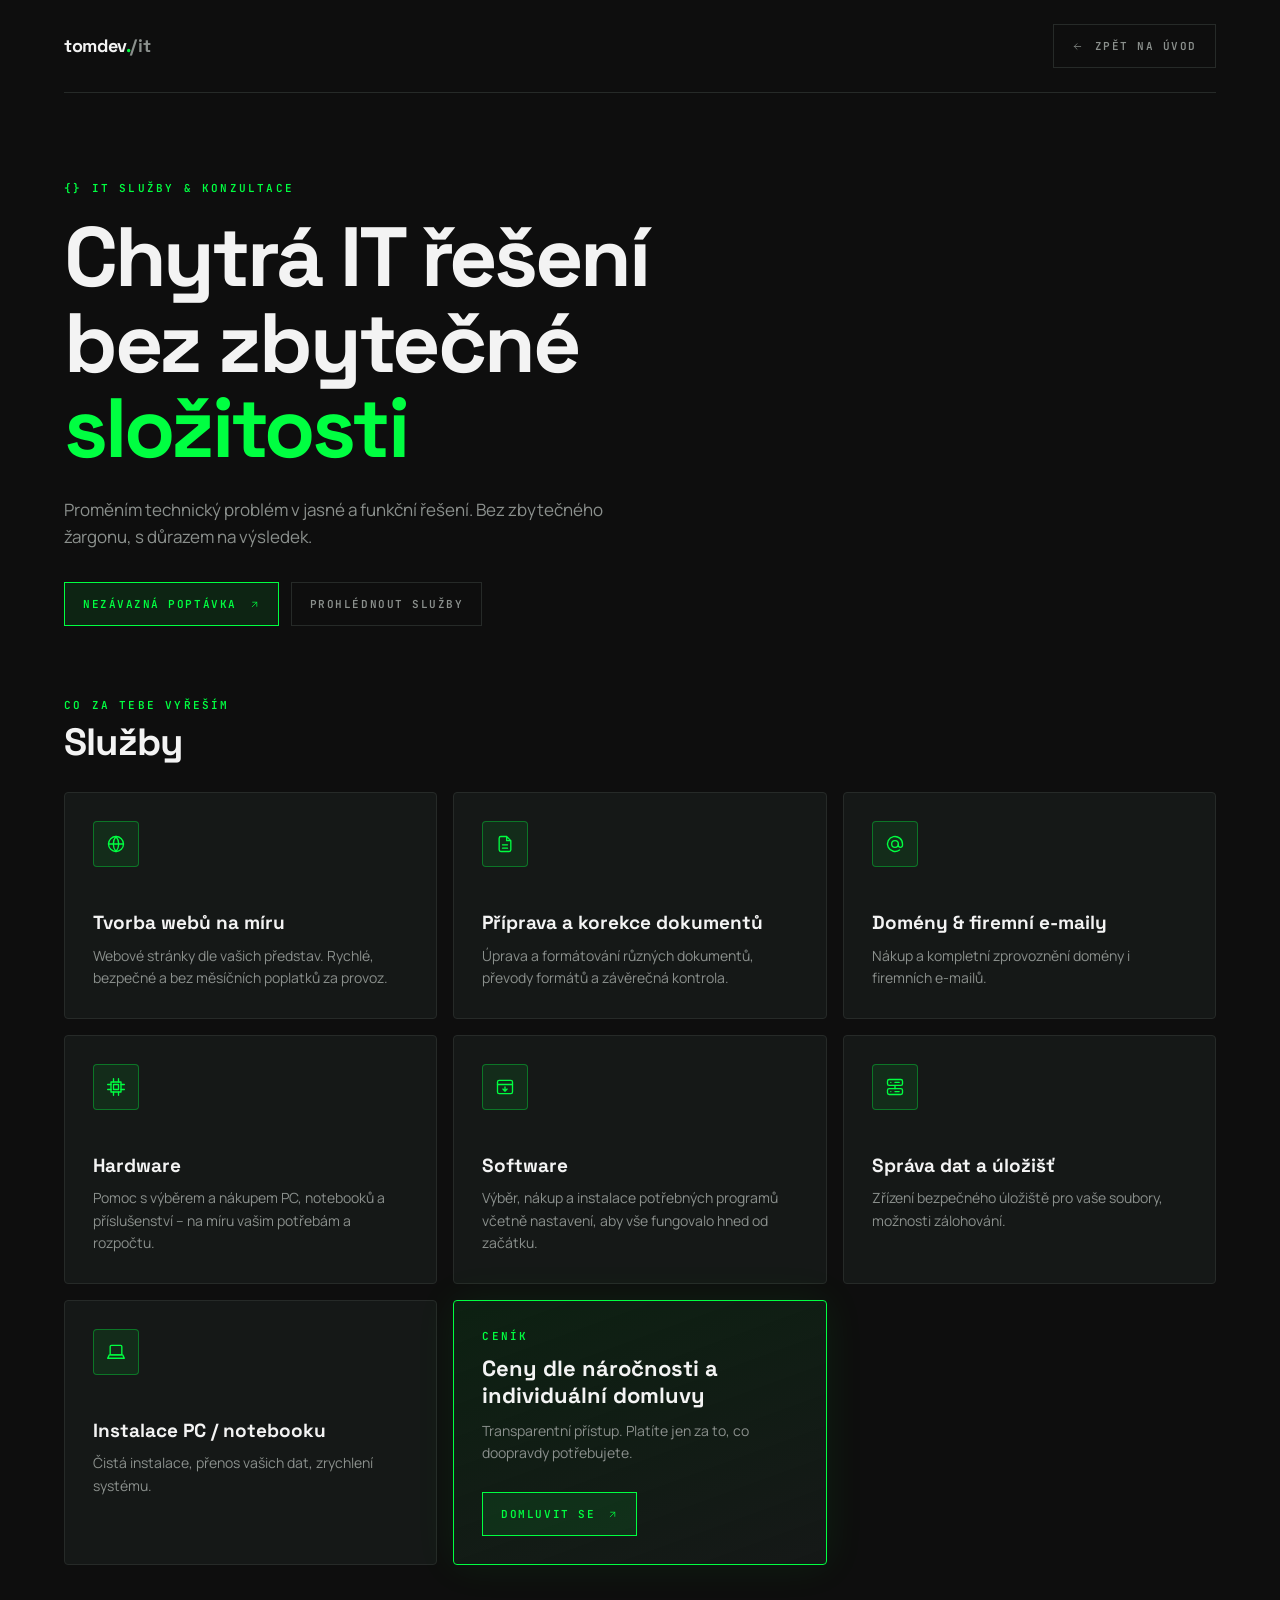
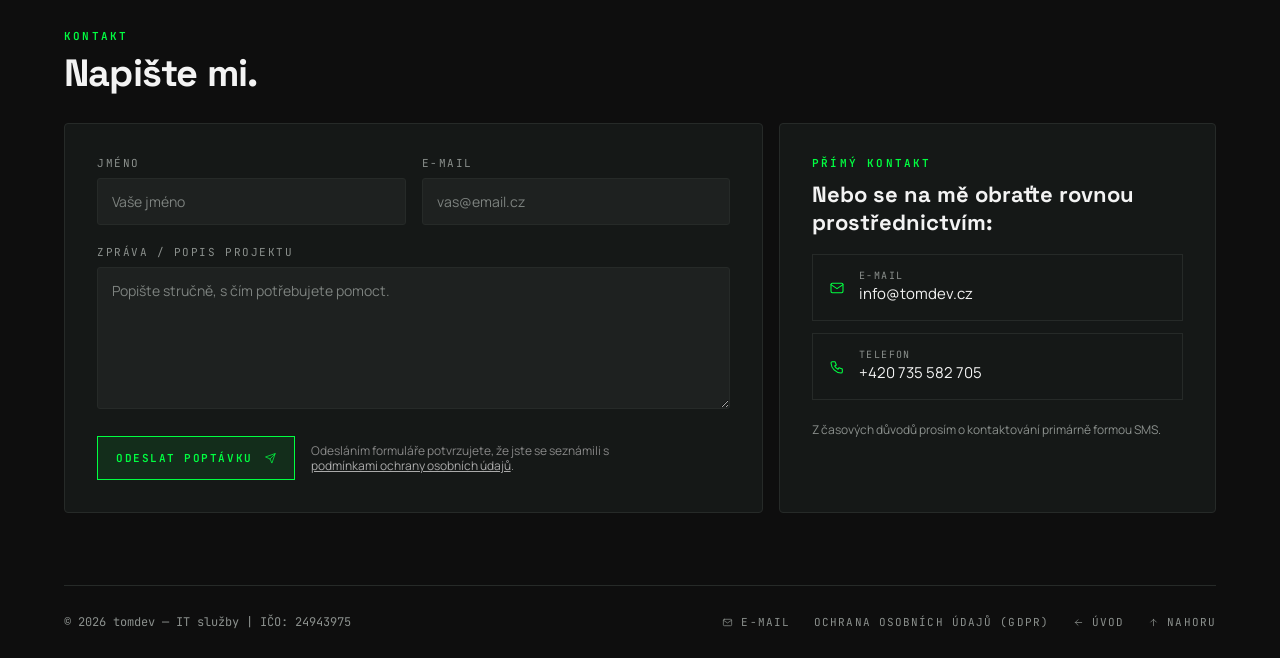
==== commit 70accfb4: "Update index.html" ====
--- a/it/index.html
+++ b/it/index.html
@@ -99,7 +99,7 @@
   </section>
 
   <footer class="foot" id="kontakt">
-    <span>© 2026 tomdev — IT služby</span>
+    <span>© 2026 tomdev — IT služby | IČO: 24943975</span>
     <nav>
       <a href="mailto:info@tomdev.cz"><svg class="i"><use href="#mail"/></svg>E-mail</a>
       <a href="/ochrana-osobnich-udaju/">Ochrana osobních údajů (GDPR)</a>
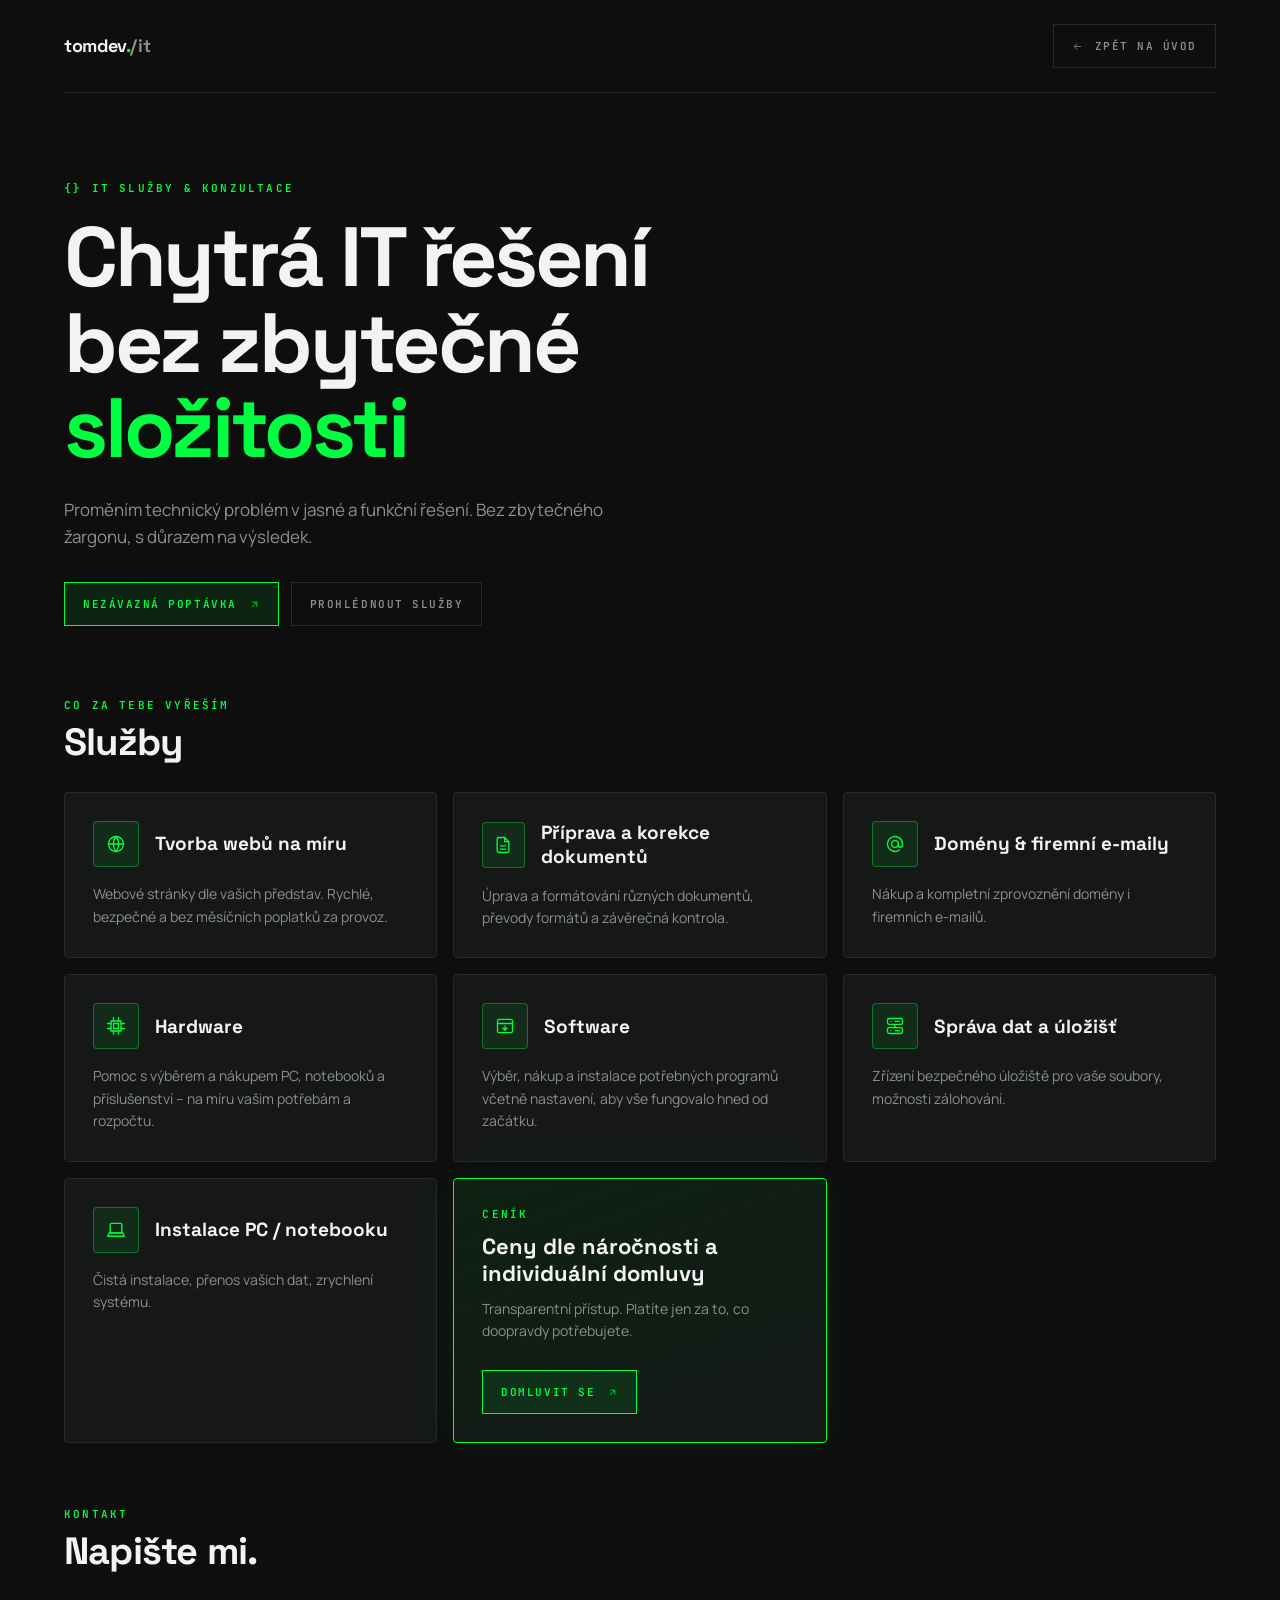
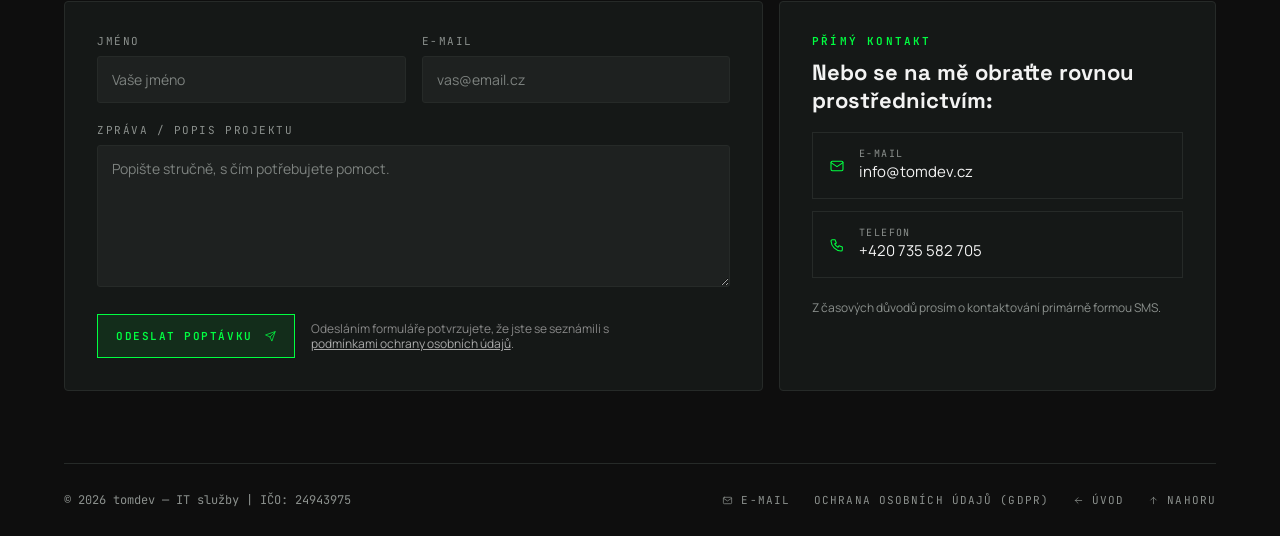
==== commit e2ba32df: "Update index.html" ====
--- a/it/index.html
+++ b/it/index.html
@@ -48,23 +48,70 @@
     <div class="eye">Co za tebe vyřeším</div>
     <div class="sh"><h2>Služby</h2></div>
     <div class="grid g3">
-      <article class="card"><div class="row"><span class="ico"><svg class="i"><use href="#globe"/></svg></span></div>
-        <h3>Tvorba webů na míru</h3><p>Webové stránky dle vašich představ. Rychlé, bezpečné a bez měsíčních poplatků za provoz.</p></article>
-      <article class="card"><div class="row"><span class="ico"><svg class="i"><use href="#doc"/></svg></span></div>
-        <h3>Příprava a korekce dokumentů</h3><p>Úprava a formátování různých dokumentů, převody formátů a závěrečná kontrola.</p></article>
-      <article class="card"><div class="row"><span class="ico"><svg class="i"><use href="#at"/></svg></span></div>
-        <h3>Domény &amp; firemní e-maily</h3><p>Nákup a kompletní zprovoznění domény i firemních e-mailů.</p></article>
-      <article class="card"><div class="row"><span class="ico"><svg class="i"><use href="#cpu"/></svg></span></div>
-        <h3>Hardware</h3><p>Pomoc s výběrem a nákupem PC, notebooků a příslušenství – na míru vašim potřebám a rozpočtu.</p></article>
-      <article class="card"><div class="row"><span class="ico"><svg class="i"><use href="#soft"/></svg></span></div>
-        <h3>Software</h3><p>Výběr, nákup a instalace potřebných programů včetně nastavení, aby vše fungovalo hned od začátku.</p></article>
-      <article class="card"><div class="row"><span class="ico"><svg class="i"><use href="#storage"/></svg></span></div>
-        <h3>Správa dat a úložišť</h3><p>Zřízení bezpečného úložiště pro vaše soubory, možnosti zálohování.</p></article>
-      <article class="card"><div class="row"><span class="ico"><svg class="i"><use href="#laptop"/></svg></span></div>
-        <h3>Instalace PC / notebooku</h3><p>Čistá instalace, přenos vašich dat, zrychlení systému.</p></article>
-      <article class="card hl"><div class="eye">Ceník</div>
-        <h3 style="font-size:22px">Ceny dle náročnosti a individuální domluvy</h3><p style="margin-bottom:28px">Transparentní přístup. Platíte jen za to, co doopravdy potřebujete.</p>
-        <a class="btn pri" href="#kontakt">Domluvit se <svg class="i"><use href="#arr"/></svg></a></article>
+      
+      <article class="card">
+        <div class="card-header">
+          <span class="ico"><svg class="i"><use href="#globe"/></svg></span>
+          <h3>Tvorba webů na míru</h3>
+        </div>
+        <p>Webové stránky dle vašich představ. Rychlé, bezpečné a bez měsíčních poplatků za provoz.</p>
+      </article>
+
+      <article class="card">
+        <div class="card-header">
+          <span class="ico"><svg class="i"><use href="#doc"/></svg></span>
+          <h3>Příprava a korekce dokumentů</h3>
+        </div>
+        <p>Úprava a formátování různých dokumentů, převody formátů a závěrečná kontrola.</p>
+      </article>
+
+      <article class="card">
+        <div class="card-header">
+          <span class="ico"><svg class="i"><use href="#at"/></svg></span>
+          <h3>Domény &amp; firemní e-maily</h3>
+        </div>
+        <p>Nákup a kompletní zprovoznění domény i firemních e-mailů.</p>
+      </article>
+
+      <article class="card">
+        <div class="card-header">
+          <span class="ico"><svg class="i"><use href="#cpu"/></svg></span>
+          <h3>Hardware</h3>
+        </div>
+        <p>Pomoc s výběrem a nákupem PC, notebooků a příslušenství – na míru vašim potřebám a rozpočtu.</p>
+      </article>
+
+      <article class="card">
+        <div class="card-header">
+          <span class="ico"><svg class="i"><use href="#soft"/></svg></span>
+          <h3>Software</h3>
+        </div>
+        <p>Výběr, nákup a instalace potřebných programů včetně nastavení, aby vše fungovalo hned od začátku.</p>
+      </article>
+
+      <article class="card">
+        <div class="card-header">
+          <span class="ico"><svg class="i"><use href="#storage"/></svg></span>
+          <h3>Správa dat a úložišť</h3>
+        </div>
+        <p>Zřízení bezpečného úložiště pro vaše soubory, možnosti zálohování.</p>
+      </article>
+
+      <article class="card">
+        <div class="card-header">
+          <span class="ico"><svg class="i"><use href="#laptop"/></svg></span>
+          <h3>Instalace PC / notebooku</h3>
+        </div>
+        <p>Čistá instalace, přenos vašich dat, zrychlení systému.</p>
+      </article>
+
+      <article class="card hl">
+        <div class="eye" style="margin-bottom:12px">Ceník</div>
+        <h3 style="font-size:22px; margin-bottom:10px;">Ceny dle náročnosti a individuální domluvy</h3>
+        <p style="margin-bottom:28px">Transparentní přístup. Platíte jen za to, co doopravdy potřebujete.</p>
+        <a class="btn pri" href="#kontakt">Domluvit se <svg class="i"><use href="#arr"/></svg></a>
+      </article>
+
     </div>
   </section>
 
--- a/style.css
+++ b/style.css
@@ -33,6 +33,8 @@
 .hero h1 small{display:block;font-size:.5em;color:var(--mut);letter-spacing:-.02em;margin-top:6px}
 .hero p{max-width:560px;color:var(--mut);font-size:17px;margin-bottom:32px}
 .acts{display:flex;gap:12px;flex-wrap:wrap}
+.hero-actions {display: flex; justify-content: space-between; align-items: center; flex-wrap: wrap; gap: 16px;}
+.hero-actions .soc-buttons {display: flex; gap: 12px;}
 
 .big{padding:72px 0 56px;display:flex;justify-content:space-between;align-items:flex-end;gap:24px;flex-wrap:wrap}
 .big h1{font:700 clamp(72px,14vw,170px)/.86 var(--h);letter-spacing:-.05em;margin-top:24px}
@@ -48,12 +50,15 @@
 .g3{grid-template-columns:repeat(3,1fr)}
 .card{position:relative;display:flex;flex-direction:column;background:var(--surf);border:1px solid var(--line);border-radius:4px;padding:28px;transition:border-color .2s}
 .card:hover{border-color:rgba(0,255,65,.45)}
-.card .row{display:flex;justify-content:space-between;align-items:flex-start;margin-bottom:44px}
+.card .row{display:flex;align-items:flex-start;margin-bottom:20px}
 .card h3{font:700 19px/1.25 var(--h);margin-bottom:10px}
 .card p{color:var(--mut);font-size:14px}
 .card.hl{border-color:var(--g);background:linear-gradient(160deg,rgba(0,255,65,.08),var(--surf));box-shadow:0 0 40px rgba(0,255,65,.08)}
 .card.hl .eye{margin-bottom:12px}
 .card.hl .btn{align-self:flex-start;margin-top:auto}
+.card-header {display: flex; align-items: center; gap: 16px; margin-bottom: 16px;}
+.card-header .ico,
+.card-header h3 {margin-bottom: 0;}
 
 .path{padding:40px;min-height:460px}
 .path .row{margin-bottom:56px}
@@ -102,6 +107,9 @@
 .path.tech::after{background:linear-gradient(180deg,rgba(21,24,23,.35) 0%,rgba(21,24,23,.9) 100%)}
 .path.taste::after{background:linear-gradient(90deg,rgba(21,24,23,.85) 0%,rgba(21,24,23,.15) 75%)}
 
+.soc-buttons { display: flex; gap: 12px; flex-wrap: nowrap; }
+.soc-buttons .btn { flex: initial; justify-content: center; }
+
 @media(max-width:900px){
 .g2,.g3,.cols,.chk,.r3{grid-template-columns:1fr}
 .big p{text-align:left}
